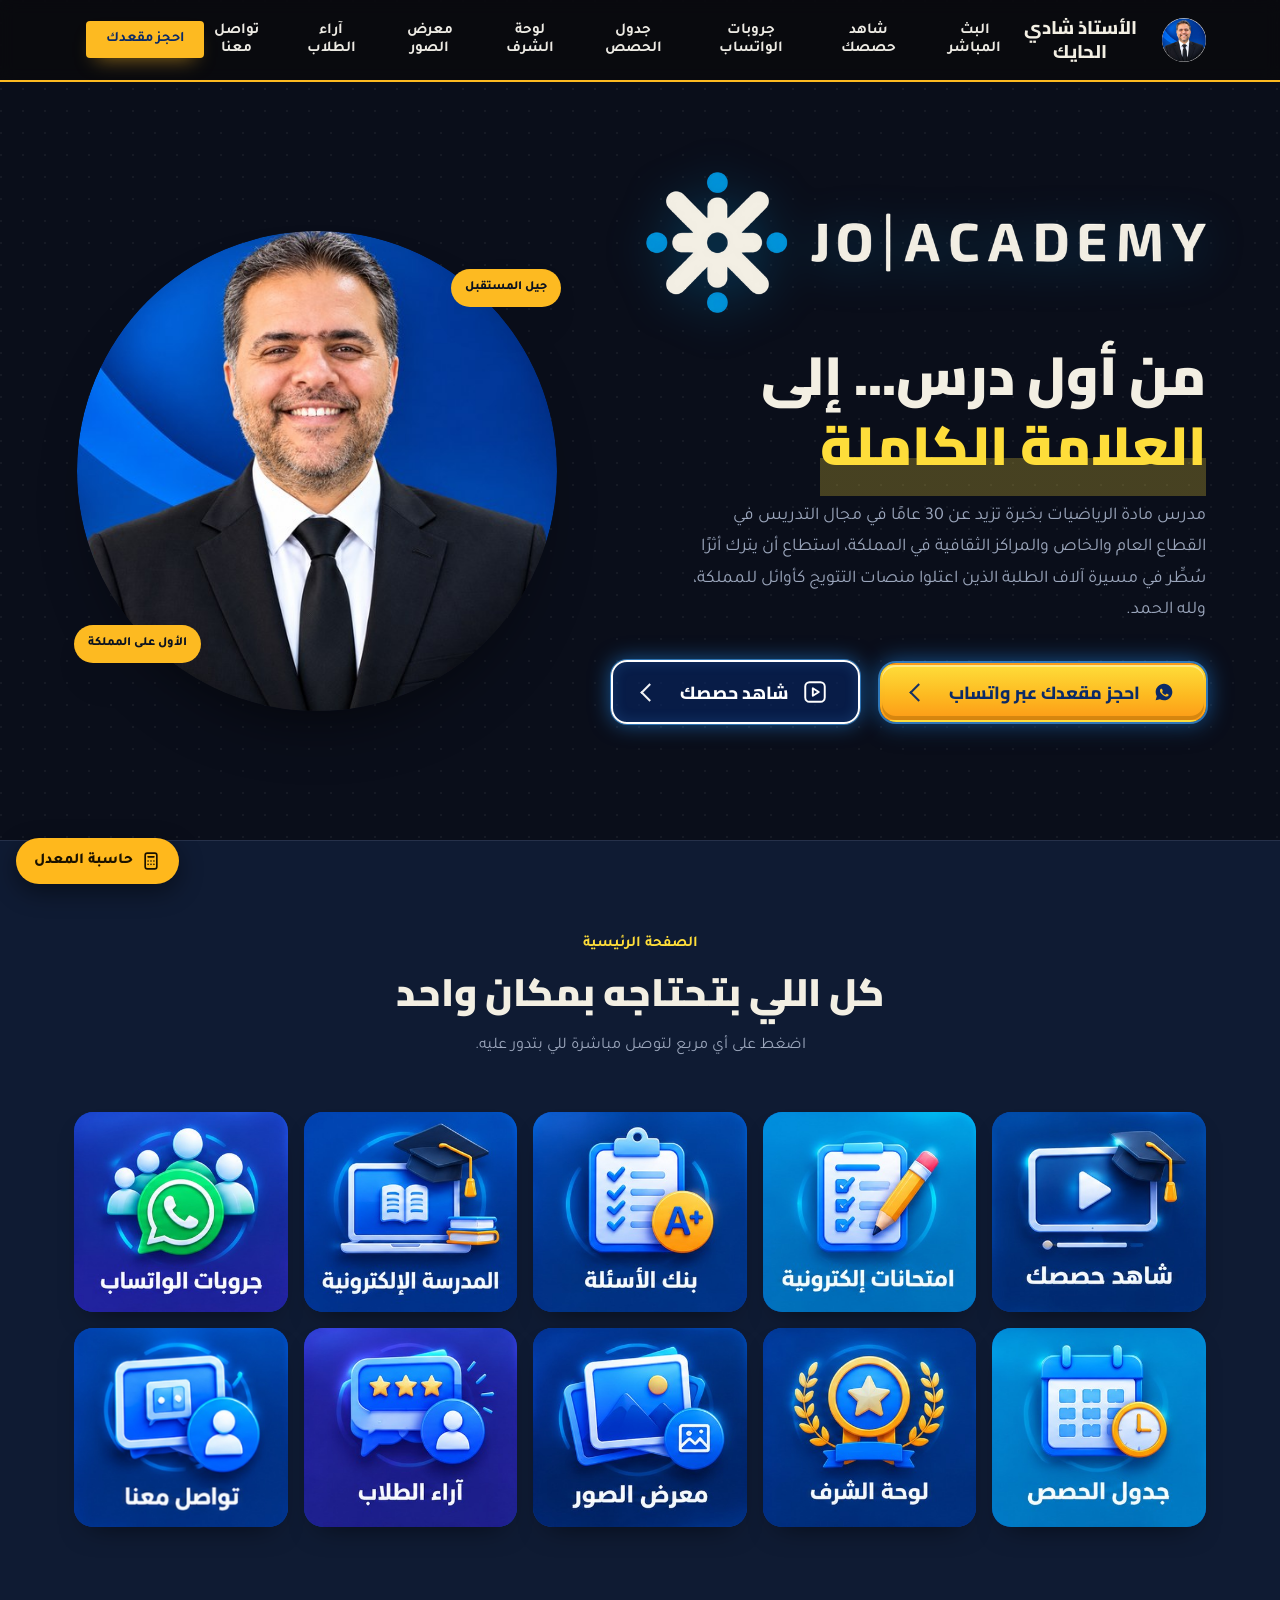
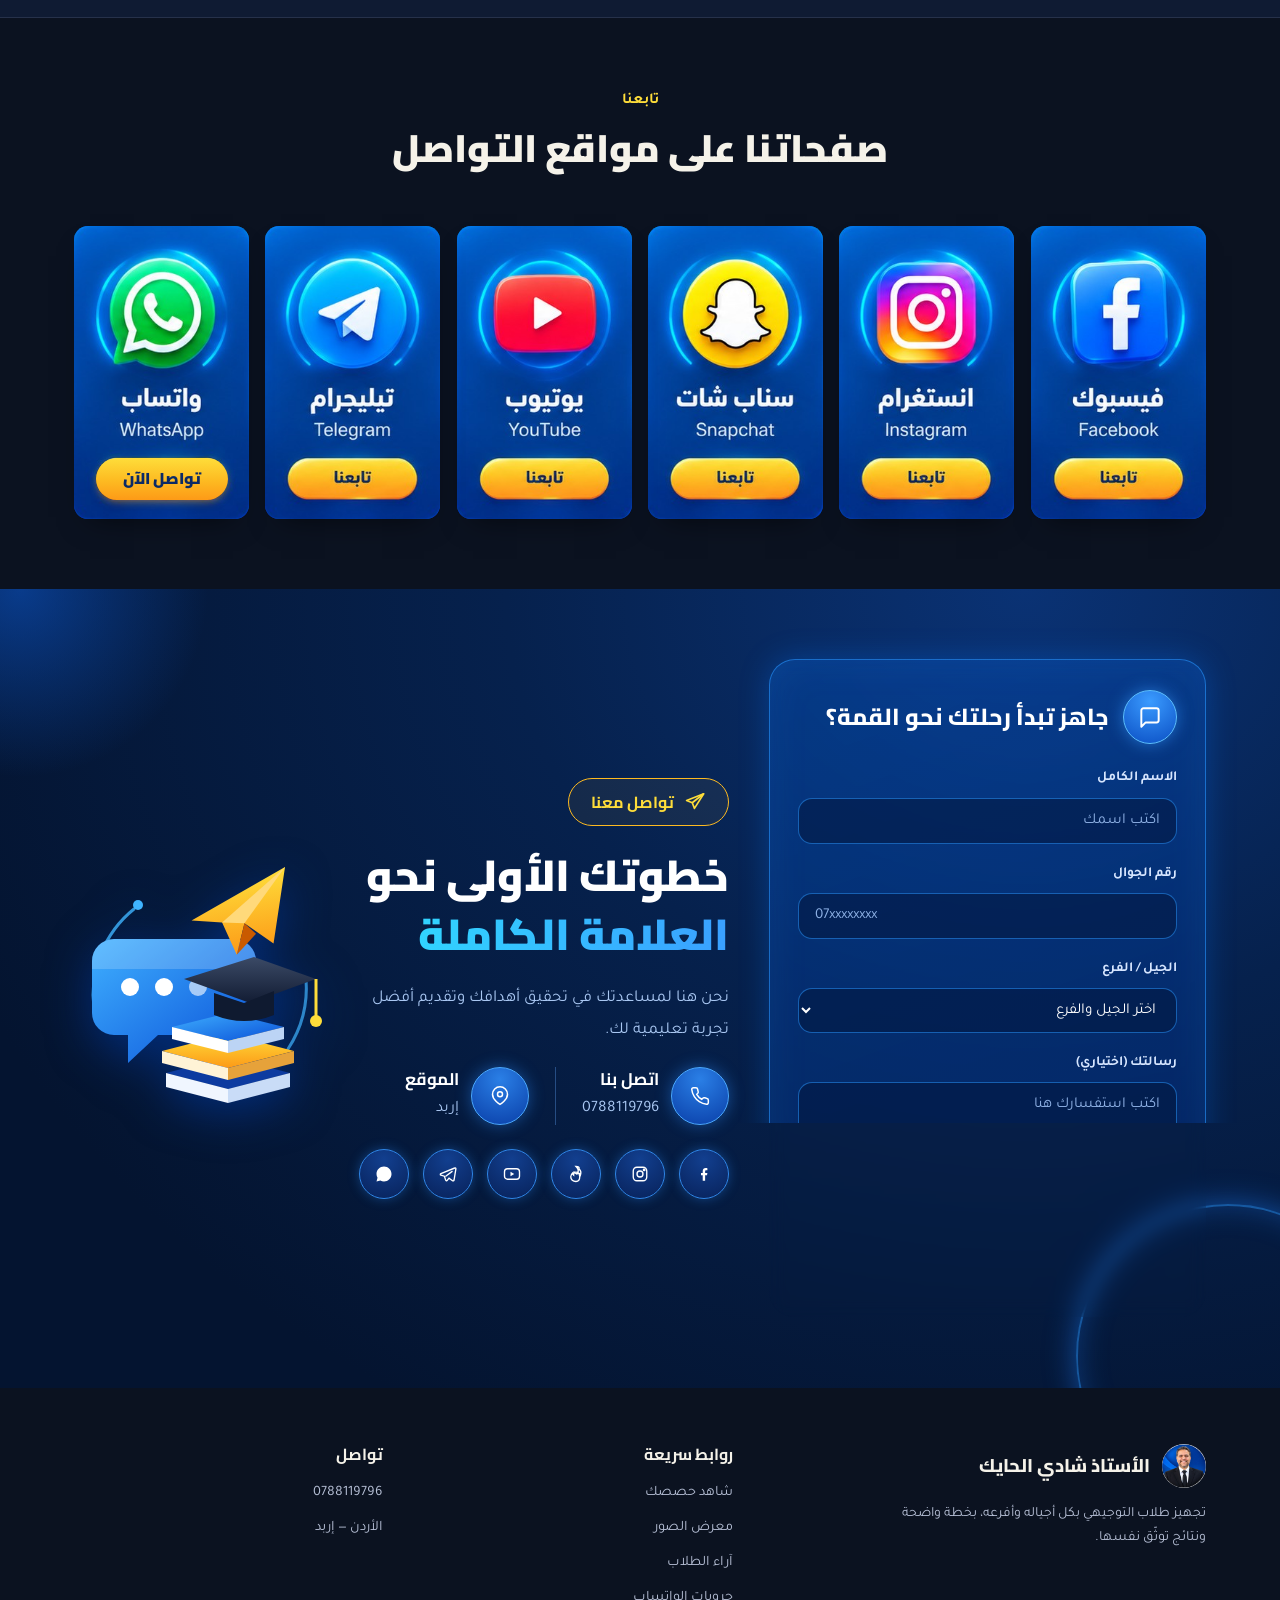
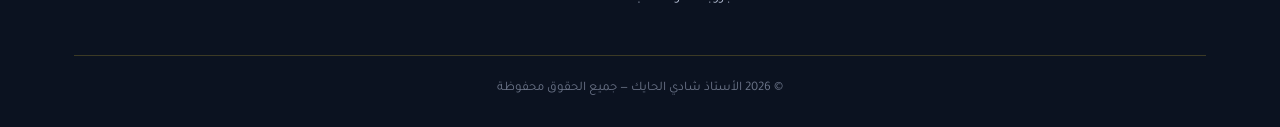
==== index.html @ 6c0ede10 "1212" ====
<!DOCTYPE html>
<html lang="ar" dir="rtl">
<head>
<meta name="google-site-verification" content="nnFSTwHGq59P_SS4FyFvqq66PKHhGvNH4SWw-iAoD94" />
<meta charset="UTF-8">
<meta name="viewport" content="width=device-width, initial-scale=1.0">
<title>الأستاذ شادي الحايك | رياضيات توجيهي 2011 - 2010 - 2009 الأردن</title>
<meta name="description" content="الأستاذ شادي الحايك - شرح رياضيات توجيهي في الأردن لأجيال 2009 و2010 و2011 (علمي وأدبي): الاقترانات، المتطابقات المثلثية، الكسور الجزئية، وامتحانات إلكترونية ومتابعة مستمرة. انضم لجروب جيلك الآن.">
<meta name="keywords" content="الأستاذ شادي الحايك, شادي الحايك, الشادي الحايك, الاستاذ شادي, شادي الحايك رياضيات, شادي الحايك توجيهي, معلم رياضيات, أستاذ رياضيات الأردن, رياضيات توجيهي, رياضيات التوجيهي الأردن, توجيهي الأردن, رياضيات 2009, رياضيات 2ِ010, رياضيات 2011, توجيهي 2009, توجيهي 2010, توجيهي 2011, جيل 2009, جيل 2010, جيل 2011, رياضيات جيل 2009, رياضيات جيل 2010, رياضيات جيل 2011, رياضيات العاشر, رياضيات الحادي عشر, رياضيات الثاني عشر, رياضيات علمي, رياضيات أدبي, رياضيات فرع علمي, شرح رياضيات توجيهي, دروس رياضيات توجيهي, امتحانات رياضيات إلكترونية, امتحانات توجيهي إلكترونية, اختبارات رياضيات أونلاين, أوراق عمل رياضيات, مراجعة رياضيات توجيهي, ملخص رياضيات توجيهي, الاقترانات, المتطابقات المثلثية, الراديان, الكسور الجزئية, نظرية الباقي والعوامل, القيمة المطلقة, الاقترانات المتشعبة, حساب المثلثات, التفاضل والتكامل, الهندسة, الجبر, المعادلات والمتباينات, منهاج الأردن رياضيات, وزارة التربية والتعليم الأردن, جروب توجيهي, كورس رياضيات توجيهي, جو أكاديمي, منصة جو أكاديمي, الأب المعلم, مركز الأب المعلم, الأستاذ شادي الحايك جو أكاديمي">
<meta name="application-name" content="الأستاذ شادي الحايك">
<meta name="author" content="الأستاذ شادي الحايك">
<meta name="robots" content="index, follow, max-image-preview:large">
<meta name="theme-color" content="#0A0E1A">
<link rel="canonical" href="https://shadialhayek.github.io/jo/">
<meta property="og:type" content="website">
<meta property="og:locale" content="ar_JO">
<meta property="og:site_name" content="الأستاذ شادي الحايك">
<meta property="og:title" content="الأستاذ شادي الحايك | رياضيات توجيهي 2011 - 2010 - 2009">
<meta property="og:description" content="شرح مبسّط، امتحانات إلكترونية، ومتابعة مستمرة لطلاب التوجيهي في الأردن.">
<meta property="og:url" content="https://shadialhayek.github.io/jo/">
<meta property="og:image" content="https://shadialhayek.github.io/jo/assets/img/b7f35e7a.jpg">
<meta name="twitter:card" content="summary">
<meta name="twitter:title" content="الأستاذ شادي الحايك | رياضيات توجيهي">
<meta name="twitter:description" content="شرح مبسّط، امتحانات إلكترونية، ومتابعة مستمرة لطلاب التوجيهي في الأردن.">
<meta name="twitter:image" content="https://shadialhayek.github.io/jo/assets/img/b7f35e7a.jpg">
<script type="application/ld+json">
{
  "@context": "https://schema.org",
  "@type": "Person",
  "name": "شادي الحايك",
  "alternateName": ["الأستاذ شادي الحايك","الشادي الحايك","الأستاذ شادي"],
  "jobTitle": "معلم رياضيات - توجيهي",
  "url": "https://shadialhayek.github.io/jo/",
  "address": { "@type": "PostalAddress", "addressCountry": "JO" },
  "knowsAbout": ["الرياضيات","توجيهي الأردن","الاقترانات","المتطابقات المثلثية","الكسور الجزئية","حساب المثلثات"]
}
</script>
<script type="application/ld+json">
{
  "@context": "https://schema.org",
  "@type": "WebSite",
  "name": "الأستاذ شادي الحايك",
  "alternateName": ["شادي الحايك", "Shadi Alhayek", "الأستاذ شادي", "جو أكاديمي", "الأب المعلم"],
  "url": "https://shadialhayek.github.io/jo/",
  "inLanguage": "ar"
}
</script>
<link rel="preconnect" href="https://fonts.googleapis.com">
<link rel="preconnect" href="https://fonts.gstatic.com" crossorigin>
<link rel="preconnect" href="https://script.google.com">
<link rel="preconnect" href="https://script.googleusercontent.com">
<link href="https://fonts.googleapis.com/css2?family=Cairo:wght@400;600;700;800;900&family=Tajawal:wght@300;400;500;700&display=swap" rel="stylesheet">
<link rel="stylesheet" href="assets/style.css?v=20261110d">
<script>(function(){var m={"groups": "groups.html", "testimonials": "testimonials.html", "gallery": "gallery.html", "honor-board": "honor-board.html", "schedule": "schedule.html", "question-bank": "question-bank.html", "contact-fast": "contact-fast.html", "exams": "exams.html", "live": "live.html", "lessons": "lessons.html", "eschool": "eschool.html"};function go(){var k=(location.hash||'').slice(1).split('/')[0];if(k&&m[k])location.replace(m[k]+location.search+location.hash);}go();addEventListener('hashchange',go);})();</script>
</head>
<body data-page="home">

<!-- ===================== LOGIN GATE (إجباري) ===================== -->
<div class="login-gate" id="loginGate" data-nosnippet hidden role="dialog" aria-modal="true" aria-labelledby="loginTitle">
  <div class="login-box">
    <button type="button" id="loginClose" class="login-x" aria-label="إغلاق">✕</button>
    <img class="brand-seal" src="assets/img/b7f35e7a.jpg" alt="الأستاذ شادي الحايك">
    <h2 id="loginTitle">سجّل دخولك لتكمل</h2>
    <p class="login-sub">مرة وحدة بس، وبتضل مفتوحة على جهازك أسبوع كامل</p>
    <div class="lg-perks"><span>🎬 الحصص</span><span>📝 الامتحانات</span><span>📚 بنك الأسئلة</span><span>🏫 المدرسة</span></div>
    <div class="login-note" id="loginNote" hidden></div>
    <div class="login-error" id="loginError"></div>
    <form id="loginForm" novalidate>
      <div class="field">
        <label for="loginName">الاسم الكامل</label>
        <input type="text" id="loginName" required placeholder="اكتب اسمك الكامل" autocomplete="name">
      </div>
      <div class="field">
        <label for="loginPhone">رقم الجوال</label>
        <input type="tel" id="loginPhone" required placeholder="07xxxxxxxx" inputmode="numeric" autocomplete="tel" dir="ltr">
      </div>
      <div class="field">
        <label>الجيل / الفرع</label>
        <div class="trk" id="trkChips" role="group" aria-label="الجيل والفرع"></div>
        <select id="loginTrack" class="sr-only" tabindex="-1" aria-hidden="true">
          <option value="">اختر الجيل والفرع</option>
          <option>2011 — الصف العاشر</option>
          <option>2010 — النظام الحالي</option>
          <option>2009 — متقدم</option>
          <option>2009 — أعمال</option>
        </select>
      </div>
      <label class="remember-row">
        <input type="checkbox" id="rememberMe" checked>
        <span>احفظ بياناتي على هذا الجهاز لتعبئتها تلقائيًا</span>
      </label>
      <button type="submit" class="login-submit" id="loginSubmitBtn">تسجيل الدخول والمتابعة</button>
    </form>
  </div>
</div>

<!-- ===================== سؤال بطاقة الأستاذ (بوب أب بعد 10 ثواني من الدخول) ===================== -->

<div class="linktoast" id="linkToast">تم نسخ الرابط ✓</div>
<div class="card-pop" id="cardPop" role="dialog" aria-modal="true" aria-labelledby="cardPopTitle" hidden>
  <div class="card-pop-box">
    <div id="cardPopMain">
      <div class="card-pop-ic">
        <svg width="28" height="28" viewBox="0 0 24 24" fill="none" stroke="currentColor" stroke-width="1.7"><rect x="2.5" y="5" width="19" height="14" rx="2.5"/><path d="M2.5 10h19M6 15h4"/></svg>
      </div>
      <h3 id="cardPopTitle">هل تمتلك بطاقة الأستاذ شادي الحايك؟</h3>
      <p class="sub">اختر الإجابة المناسبة</p>
      <div class="card-opts">
        <button type="button" class="card-opt" data-answer="yes">نعم</button>
        <button type="button" class="card-opt" data-answer="no">لا</button>
      </div>
    </div>
    <div id="cardPopWant" hidden>
      <div class="card-pop-ic">
        <svg width="28" height="28" viewBox="0 0 24 24" fill="none" stroke="currentColor" stroke-width="1.7"><rect x="2.5" y="5" width="19" height="14" rx="2.5"/><path d="M6 10h6M6 14h4"/></svg>
      </div>
      <h3>هل تريد الحصول عليها؟</h3>
      <p class="sub">اختر الإجابة المناسبة</p>
      <div class="card-opts">
        <button type="button" class="card-opt want" data-answer="want-yes">نعم</button>
        <button type="button" class="card-opt" data-answer="want-no">لا</button>
      </div>
    </div>
    <p class="card-thanks" id="cardPopThanks" hidden></p>
  </div>
</div>

<div id="siteContent">

<!-- ===================== HEADER ===================== -->
<header>
  <div class="nav-row wrap">
    <button class="brand" onclick="goHomeSection('top')" aria-label="الصفحة الرئيسية">
      <img class="brand-seal" src="assets/img/b7f35e7a.jpg" alt="الأستاذ شادي الحايك" style="border-radius:50%; object-fit:cover;">
      <div class="brand-text">
        <h2>الأستاذ شادي الحايك</h2>
      </div>
    </button>
    <nav class="links">
      <button class="live-nav" id="liveNav" onclick="showView('live')">البث المباشر</button>
      <button onclick="showView('lessons')">شاهد حصصك</button>
      <button onclick="showView('groups')">جروبات الواتساب</button>
      <button onclick="showView('schedule')">جدول الحصص</button>
      <button onclick="showView('honor-board')">لوحة الشرف</button>
      <button onclick="showView('gallery')">معرض الصور</button>
      <button onclick="showView('testimonials')">آراء الطلاب</button>
      <button onclick="goHomeSection('contact')">تواصل معنا</button>
    </nav>
    <div class="nav-tail"><button class="nav-cta" onclick="goHomeSection('contact')">احجز مقعدك</button><div class="acct-slot" id="accountSlot"></div></div>
    <button class="burger" id="burgerBtn" aria-label="فتح القائمة"><span></span><span></span><span></span></button>
  </div>
  <div class="mobile-menu" id="mobileMenu">
    <button class="live-nav" id="mLiveNav" onclick="showView('live')">البث المباشر</button>
    <button onclick="showView('lessons')">شاهد حصصك</button>
    <button onclick="showView('groups')">جروبات الواتساب</button>
    <button onclick="showView('schedule')">جدول الحصص</button>
    <button onclick="showView('honor-board')">لوحة الشرف</button>
    <button onclick="showView('gallery')">معرض الصور</button>
    <button onclick="showView('testimonials')">آراء الطلاب</button>
    <button onclick="goHomeSection('contact')">تواصل معنا</button>
    <button class="mobile-cta" onclick="goHomeSection('contact')">احجز مقعدك</button>
  </div>
</header>

<div id="view-home" class="view">

<!-- ===================== HERO ===================== -->
<section class="hero" id="top">
  <div class="wrap">
    <div>
      <div class="hero-logo"><img src="assets/img/e586fcdc.png" alt="JO Academy — جو أكاديمي" width="900" height="227"></div>
      <h1>من أول درس... إلى <em>العلامة الكاملة</em></h1>
      <p class="lead">
             مدرس مادة الرياضيات بخبرة تزيد عن 30 عامًا في مجال التدريس في القطاع العام والخاص والمراكز الثقافية في المملكة، استطاع أن يترك أثرًا سُطِّر في مسيرة آلاف الطلبة الذين اعتلوا منصات التتويج كأوائل للمملكة، ولله الحمد.
      </p>
      <div class="cta-row">
        <a href="https://wa.me/962788119796" target="_blank" rel="noopener" class="btn btn-primary">
          <svg width="20" height="20" viewBox="0 0 24 24" fill="currentColor"><path d="M12 2C6.48 2 2 6.48 2 12c0 1.85.5 3.58 1.36 5.07L2 22l5.1-1.33A9.94 9.94 0 0012 22c5.52 0 10-4.48 10-10S17.52 2 12 2zm5.2 14.2c-.22.62-1.28 1.18-1.77 1.24-.45.06-.98.09-1.58-.1-.36-.11-.83-.27-1.42-.53-2.5-1.08-4.13-3.6-4.26-3.77-.12-.17-1.02-1.35-1.02-2.58 0-1.22.64-1.82.87-2.07.22-.25.49-.31.65-.31.16 0 .33 0 .47.01.15.01.35-.06.55.42.22.53.73 1.83.8 1.96.06.13.1.29.02.46-.08.17-.13.28-.25.43-.13.15-.27.34-.38.46-.13.13-.26.28-.11.55.15.27.66 1.09 1.42 1.77.98.87 1.8 1.15 2.07 1.28.27.13.43.11.59-.07.16-.18.68-.79.86-1.06.18-.27.36-.22.6-.13.25.09 1.55.73 1.82.87.27.13.45.2.51.31.07.11.07.63-.15 1.25z"/></svg>
          احجز مقعدك عبر واتساب
        </a>
        <button class="btn btn-outline" onclick="showView('lessons')"><svg width="26" height="26" viewBox="0 0 24 24" fill="none" stroke="currentColor" stroke-width="1.8" stroke-linejoin="round"><rect x="3" y="3" width="18" height="18" rx="4"/><path d="M10 8.5v7l5.5-3.5z"/></svg>شاهد حصصك</button>
      </div>
    </div>
    <div class="seal-wrap">
      <div class="seal-ring">
        <div class="seal-inner">
          <img src="assets/img/b7f35e7a.jpg" alt="الأستاذ شادي الحايك">
        </div>
      </div>
      <span class="badge-float badge-1">جيل المستقبل</span>
      <span class="badge-float badge-2">الأول على المملكة</span>
    </div>
  </div>
</section>

<!-- ===================== HOME GRID (QUICK ACCESS) ===================== -->
<section class="home-grid" id="about">
  <div class="wrap">
    <div class="section-head center reveal">
      <p class="tag">الصفحة الرئيسية</p>
      <h2>كل اللي بتحتاجه بمكان واحد</h2>
      <p class="desc">اضغط على أي مربع لتوصل مباشرة للي بتدور عليه.</p>
    </div>
    <div class="feat-grid home-grid-boxes reveal">
      <button type="button" class="feat feat-img" onclick="showView('lessons')" aria-label="شاهد حصصك">
        <img loading="lazy" decoding="async" src="assets/img/d72e91bb.jpg" alt="شاهد حصصك" loading="lazy">
      </button>
      <button type="button" class="feat feat-img" onclick="showView('exams')" aria-label="امتحانات إلكترونية">
        <img loading="lazy" decoding="async" src="assets/img/652527f3.jpg" alt="امتحانات إلكترونية" loading="lazy">
      </button>
      <button type="button" class="feat feat-img" onclick="showView('question-bank')" aria-label="بنك الأسئلة">
        <img loading="lazy" decoding="async" src="assets/img/fa8d1f84.jpg" alt="بنك الأسئلة" loading="lazy">
      </button>
      <button type="button" class="feat feat-img" onclick="showView('eschool')" aria-label="المدرسة الإلكترونية">
        <img loading="lazy" decoding="async" src="assets/img/21d5a1fb.jpg" alt="المدرسة الإلكترونية" loading="lazy">
      </button>
      <button type="button" class="feat feat-img" onclick="showView('groups')" aria-label="جروبات الواتساب">
        <img loading="lazy" decoding="async" src="assets/img/e56d86b3.jpg" alt="جروبات الواتساب" loading="lazy">
      </button>
      <button type="button" class="feat feat-img" onclick="showView('schedule')" aria-label="جدول الحصص">
        <img loading="lazy" decoding="async" src="assets/img/1fc5258c.jpg" alt="جدول الحصص" loading="lazy">
      </button>
      <button type="button" class="feat feat-img" onclick="showView('honor-board')" aria-label="لوحة الشرف">
        <img loading="lazy" decoding="async" src="assets/img/9814ce13.jpg" alt="لوحة الشرف" loading="lazy">
      </button>
      <button type="button" class="feat feat-img" onclick="showView('gallery')" aria-label="معرض الصور">
        <img loading="lazy" decoding="async" src="assets/img/c5385882.jpg" alt="معرض الصور" loading="lazy">
      </button>
      <button type="button" class="feat feat-img" onclick="showView('testimonials')" aria-label="آراء الطلاب">
        <img loading="lazy" decoding="async" src="assets/img/44f8b72b.jpg" alt="آراء الطلاب" loading="lazy">
      </button>
      <button type="button" class="feat feat-img" onclick="goHomeSection('contact')" aria-label="تواصل معنا">
        <img loading="lazy" decoding="async" src="assets/img/07c5a133.jpg" alt="تواصل معنا" loading="lazy">
      </button>
    </div>
  </div>
</section>

<!-- ===================== SOCIAL ===================== -->
<section class="social" id="social">
  <div class="wrap">
    <div class="section-head center reveal" style="max-width:520px;">
      <p class="tag" style="color:var(--gold-light);">تابعنا</p>
      <h2 style="color:var(--white);">صفحاتنا على مواقع التواصل</h2>
    </div>
    <div class="social-grid reveal">
      <a class="social-card social-img" href="https://www.facebook.com/share/1E73iaTgEe/" target="_blank" rel="noopener" aria-label="فيسبوك">
        <img loading="lazy" decoding="async" src="assets/img/6f8b5f5b.jpg" alt="فيسبوك" loading="lazy">
      </a>
      <a class="social-card social-img" href="https://www.instagram.com/t.shadi_alhayek?stkn=MWV3Nmhpb3RpbDF0aA==" target="_blank" rel="noopener" aria-label="انستغرام">
        <img loading="lazy" decoding="async" src="assets/img/729aa3e6.jpg" alt="انستغرام" loading="lazy">
      </a>
      <a class="social-card social-img" href="https://www.snapchat.com/add/shadialhayek74?share_id=vQnjkH9xgE0&amp;locale=ar-JO" target="_blank" rel="noopener" aria-label="سناب شات">
        <img loading="lazy" decoding="async" src="assets/img/df864b7d.jpg" alt="سناب شات" loading="lazy">
      </a>
      <a class="social-card social-img" href="https://www.youtube.com/@shadi_alhayek" target="_blank" rel="noopener" aria-label="يوتيوب">
        <img loading="lazy" decoding="async" src="assets/img/421060a0.jpg" alt="يوتيوب" loading="lazy">
      </a>
      <a class="social-card social-img" href="https://t.me/+aGtXjsAoZDUwNGVk" target="_blank" rel="noopener" aria-label="تيليجرام">
        <img loading="lazy" decoding="async" src="assets/img/0539ed6c.jpg" alt="تيليجرام" loading="lazy">
      </a>
      <a class="social-card social-img" href="https://wa.me/962788119796" target="_blank" rel="noopener" aria-label="واتساب">
        <img loading="lazy" decoding="async" src="assets/img/9c369ba9.jpg" alt="واتساب" loading="lazy">
        <span class="soc-cta" aria-hidden="true">تواصل الآن</span>
      </a>
    </div>
  </div>
</section>

<!-- ===================== CONTACT ===================== -->
<section class="contact" id="contact">
  <div class="wrap grid reveal">
    <div class="form-card">
      <div class="ct-head"><span class="ct-head-ic"><svg width="26" height="26" viewBox="0 0 24 24" fill="none" stroke="currentColor" stroke-width="1.8" stroke-linejoin="round"><path d="M20 15a2 2 0 0 1-2 2H8l-4 4V6a2 2 0 0 1 2-2h12a2 2 0 0 1 2 2z"/></svg></span><h2>جاهز تبدأ رحلتك نحو القمة؟</h2></div>
      <form id="contactForm">
        <div class="field ct-id">
          <label>الاسم الكامل</label>
          <input type="text" placeholder="اكتب اسمك">
        </div>
        <div class="field ct-id">
          <label>رقم الجوال</label>
          <input type="tel" placeholder="07xxxxxxxx">
        </div>
        <div class="field ct-id">
          <label>الجيل / الفرع</label>
          <select id="trackSelect">
            <option value="">اختر الجيل والفرع</option>
            <option>2011 — الصف العاشر</option>
            <option>2010 — النظام الحالي</option>
            <option>2009 — متقدم</option>
            <option>2009 — أعمال</option>
          </select>
        </div>
        <div class="field">
          <label>رسالتك (اختياري)</label>
          <textarea placeholder="اكتب استفسارك هنا"></textarea>
        </div>
        <button type="submit" class="btn btn-primary submit-btn"><svg width="22" height="22" viewBox="0 0 24 24" fill="currentColor"><path d="M21.5 3.2 2.8 10.4c-.9.35-.85 1.65.07 1.9l4.7 1.3 1.8 5.5c.3.9 1.5 1.1 2.1.35l2.5-3.1 4.6 3.4c.7.5 1.7.1 1.9-.8L22.9 4.4c.2-.9-.6-1.5-1.4-1.2zM9 13.2l9.2-6.5-7.1 7.7-.4 3z"/></svg>أرسل الطلب</button>
        <p class="form-msg" id="formMsg"><svg width="20" height="20" viewBox="0 0 24 24" fill="none" stroke="currentColor" stroke-width="1.8" stroke-linejoin="round"><path d="M12 3l8 3v6c0 4.5-3.2 8-8 9-4.8-1-8-4.5-8-9V6z"/><path d="M8.5 12l2.5 2.5 4.5-5"/></svg>تم استلام طلبك بنجاح، رح نتواصل معك قريبًا</p>
      </form>
    </div>
    <div class="contact-info">
    <div class="ci-art"><svg viewBox="0 0 260 260" aria-hidden="true"><defs>
<linearGradient id="caB" x1="0" y1="0" x2="1" y2="1"><stop offset="0" stop-color="#3fb0ff"/><stop offset="1" stop-color="#0a50d8"/></linearGradient>
<linearGradient id="caO" x1="0" y1="0" x2="0" y2="1"><stop offset="0" stop-color="#FEDD3A"/><stop offset="1" stop-color="#FD9A17"/></linearGradient>
<linearGradient id="caK" x1="0" y1="0" x2="0" y2="1"><stop offset="0" stop-color="#3b4a66"/><stop offset="1" stop-color="#121c33"/></linearGradient></defs>
<path d="M20 150A110 110 0 0 1 60 50" fill="none" stroke="#3fb4ff" stroke-width="3" stroke-linecap="round" opacity=".8"/><circle cx="64" cy="46" r="5" fill="#3fb4ff"/>
<path d="M232 120A112 112 0 0 1 214 190" fill="none" stroke="#3fb4ff" stroke-width="3" stroke-linecap="round" opacity=".7"/>
<g><path d="M40 80h120a22 22 0 0 1 22 22v52a22 22 0 0 1-22 22H84l-30 28v-28H40a22 22 0 0 1-22-22v-52A22 22 0 0 1 40 80z" fill="url(#caB)"/><path d="M40 80h120a22 22 0 0 1 22 22v8H18v-8A22 22 0 0 1 40 80z" fill="#fff" opacity=".18"/>
<circle cx="56" cy="128" r="9" fill="#fff"/><circle cx="90" cy="128" r="9" fill="#fff"/><circle cx="124" cy="128" r="9" fill="#fff" opacity=".6"/></g>
<g transform="translate(112 22) rotate(-8)"><path d="M0 40L100 0 78 74 52 50 40 80 30 46z" fill="url(#caO)"/><path d="M30 46L100 0 52 50z" fill="#ffd97a"/><path d="M40 80L52 50 62 62z" fill="#c95a00"/></g>
<g><path d="M92 214l62 -16 62 16-62 16z" fill="#0d3ba0"/><path d="M92 214v14l62 16v-14z" fill="#f0f6ff"/><path d="M154 230l62-16v14l-62 16z" fill="#c9dcf7"/>
<path d="M88 192l66-17 66 17-66 17z" fill="url(#caO)"/><path d="M88 192v12l66 17v-12z" fill="#fff3d6"/><path d="M154 209l66-17v12l-66 17z" fill="#e6a23a"/>
<path d="M98 168l56-14 56 14-56 14z" fill="url(#caB)"/><path d="M98 168v12l56 14v-12z" fill="#fff"/><path d="M154 182l56-14v12l-56 14z" fill="#bcd4f5"/></g>
<g><path d="M110 120l70-22 62 22-66 24z" fill="url(#caK)"/><path d="M140 134v22q30 12 60 0v-24l-30 12z" fill="#0f1a30"/><path d="M242 120v38" stroke="#FEDD3A" stroke-width="3"/><circle cx="242" cy="162" r="6" fill="#FEDD3A"/></g>
</svg></div>
    <div class="ci-body">
      <span class="ci-tag"><svg width="22" height="22" viewBox="0 0 24 24" fill="none" stroke="currentColor" stroke-width="1.8" stroke-linejoin="round"><path d="M21.5 3 2.8 10.4l6.2 2.4 2.4 6.2z"/><path d="M9 12.8 21.5 3"/></svg>تواصل معنا</span>
      <h2 class="ci-title">خطوتك الأولى نحو <em>العلامة الكاملة</em></h2>
      <p class="ci-desc">نحن هنا لمساعدتك في تحقيق أهدافك وتقديم أفضل تجربة تعليمية لك.</p>
      <div class="info-pair">
      <div class="info-item">
        <div class="info-ic"><svg width="20" height="20" viewBox="0 0 24 24" fill="none" stroke="currentColor" stroke-width="1.8"><path d="M22 16.92v3a2 2 0 01-2.18 2 19.8 19.8 0 01-8.63-3.07 19.5 19.5 0 01-6-6 19.8 19.8 0 01-3.07-8.67A2 2 0 014.11 2h3a2 2 0 012 1.72c.13.95.36 1.88.68 2.77a2 2 0 01-.45 2.11L8.09 9.91a16 16 0 006 6l1.31-1.27a2 2 0 012.11-.45c.89.32 1.82.55 2.77.68A2 2 0 0122 16.92z"/></svg></div>
        <div><h4>اتصل بنا</h4><p><a href="tel:+962788119796">0788119796</a></p></div>
      </div>
      <div class="info-item">
        <div class="info-ic"><svg width="20" height="20" viewBox="0 0 24 24" fill="none" stroke="currentColor" stroke-width="1.8"><path d="M21 10c0 7-9 12-9 12S3 17 3 10a9 9 0 0118 0z"/><circle cx="12" cy="10" r="3"/></svg></div>
        <div><h4>الموقع</h4><p>إربد</p></div>
      </div>
      </div>
      <div class="social-row">
        <a href="https://www.facebook.com/share/1E73iaTgEe/" target="_blank" rel="noopener" aria-label="فيسبوك"><svg width="18" height="18" viewBox="0 0 24 24" fill="currentColor"><path d="M13.5 21v-7.5h2.5l.5-3h-3V8.5c0-.9.3-1.5 1.6-1.5H16.5V4.2c-.3 0-1.2-.1-2.3-.1-2.3 0-3.9 1.4-3.9 4v2.4H8v3h2.3V21h3.2z"/></svg></a>
        <a href="https://www.instagram.com/t.shadi_alhayek?stkn=MWV3Nmhpb3RpbDF0aA==" target="_blank" rel="noopener" aria-label="انستغرام"><svg width="18" height="18" viewBox="0 0 24 24" fill="none" stroke="currentColor" stroke-width="1.8"><rect x="3" y="3" width="18" height="18" rx="5"/><circle cx="12" cy="12" r="4"/><circle cx="17.5" cy="6.5" r="1"/></svg></a>
        <a href="https://www.snapchat.com/add/shadialhayek74?share_id=vQnjkH9xgE0&amp;locale=ar-JO" target="_blank" rel="noopener" aria-label="سناب شات"><svg width="18" height="18" viewBox="0 0 24 24" fill="none" stroke="currentColor" stroke-width="1.8"><path d="M12 2c3 3 4 6 2 9 2-.5 3.5.5 4 2 1-3 0-6-2-7.5C17 3 15 2 12 2z"/><path d="M12 22c-4 0-7-2.5-7-6.2 0-2.6 1.6-4.3 2.8-5.4-.3 1.6.2 2.6 1 3.1-.2-1.8.6-3.2 1.7-4.2.4 1.4 1.3 2.2 2.4 2.6-.2-1 .1-1.9.6-2.6 1.6 1 3.5 2.9 3.5 6C17 19.5 15.5 22 12 22z"/></svg></a>
        <a href="https://www.youtube.com/@shadi_alhayek" target="_blank" rel="noopener" aria-label="يوتيوب"><svg width="18" height="18" viewBox="0 0 24 24" fill="none" stroke="currentColor" stroke-width="1.8"><rect x="2" y="5" width="20" height="14" rx="4"/><path d="M10 9l5 3-5 3z" fill="currentColor" stroke="none"/></svg></a>
        <a href="https://t.me/+aGtXjsAoZDUwNGVk" target="_blank" rel="noopener" aria-label="تيليجرام"><svg width="18" height="18" viewBox="0 0 24 24" fill="none" stroke="currentColor" stroke-width="1.8"><path d="M21 4L2.5 11.4c-1 .4-1 1.8.1 2.1l4.6 1.4 1.7 5.3c.3.9 1.5 1.1 2.1.3l2.4-3 4.6 3.4c.8.6 1.9.1 2.1-.9L22.5 5.3c.2-1-.7-1.7-1.5-1.3z"/><path d="M8.5 15.3L18 8.2"/></svg></a>
        <a href="https://wa.me/962788119796" target="_blank" rel="noopener" aria-label="واتساب"><svg width="18" height="18" viewBox="0 0 24 24" fill="currentColor"><path d="M12 2C6.48 2 2 6.48 2 12c0 1.85.5 3.58 1.36 5.07L2 22l5.1-1.33A9.94 9.94 0 0012 22c5.52 0 10-4.48 10-10S17.52 2 12 2z"/></svg></a>
      </div>
    </div>
    </div>
  </div>
</section>

</div>
<!-- end view-home -->
<footer>
  <div class="wrap">
    <div class="foot-grid">
      <div>
        <div class="brand" style="margin-bottom:14px;">
          <img class="brand-seal" src="assets/img/b7f35e7a.jpg" alt="الأستاذ شادي الحايك" style="border-radius:50%; object-fit:cover;">
          <div class="brand-text"><h2>الأستاذ شادي الحايك</h2></div>
        </div>
        <p style="font-size:0.88rem; max-width:320px;"> تجهيز طلاب التوجيهي بكل أجياله وأفرعه، بخطة واضحة ونتائج توثّق نفسها.</p>
      </div>
      <div>
        <h4>روابط سريعة</h4>
        <ul>
          <li><button onclick="showView('lessons')">شاهد حصصك </button></li>
          <li><button onclick="showView('gallery')">معرض الصور</button></li>
          <li><button onclick="showView('testimonials')">آراء الطلاب</button></li>
          <li><button onclick="showView('groups')">جروبات الواتساب</button></li>
        </ul>
      </div>
      <div>
        <h4>تواصل</h4>
        <ul>
          <li><a href="tel:+962788119796">0788119796</a></li>
          <li>الأردن — إربد</li>
        </ul>
      </div>
    </div>
    <div class="foot-bottom">© 2026 الأستاذ شادي الحايك — جميع الحقوق محفوظة</div>
  </div>
</footer>


<!-- ===================== زر حاسبة المعدل (الزاوية اليسرى، الصفحة الرئيسية فقط) ===================== -->
<style>
#calcFab{position:fixed;left:max(16px,env(safe-area-inset-left,0px));bottom:max(16px,env(safe-area-inset-bottom,0px));z-index:900;display:flex;align-items:center;gap:8px;border:0;cursor:pointer;font-family:inherit;font-weight:800;font-size:.95rem;line-height:1;color:#1a1200;background:#FFB81C;padding:13px 18px;border-radius:999px;box-shadow:0 8px 24px rgba(0,0,0,.45)}
#calcFab:hover{transform:translateY(-2px)}
#calcFab:focus-visible{outline:3px solid #7aa2ff;outline-offset:3px}
#calcFab svg{flex:none}
#calcModal{position:fixed;inset:0;z-index:1000;background:rgba(5,8,16,.72);display:flex;align-items:flex-end;justify-content:center;padding:0}
#calcModal[hidden]{display:none}
#calcModal .cm-box{width:100%;max-width:600px;height:min(92vh,860px);background:#0A0E1A;border:1px solid #2a3452;border-radius:20px 20px 0 0;display:flex;flex-direction:column;overflow:hidden}
#calcModal .cm-bar{display:flex;justify-content:space-between;align-items:center;padding:12px 16px;border-bottom:1px solid #2a3452;color:#eef1f8;font-weight:800}
#calcModal .cm-x{border:0;background:#1a2238;color:#eef1f8;width:36px;height:36px;border-radius:50%;font-size:1rem;cursor:pointer}
#calcModal iframe{flex:1;width:100%;border:0;background:#0A0E1A}
@media (min-width:700px){#calcModal{align-items:center;padding:20px}#calcModal .cm-box{border-radius:20px}}
@media (max-width:480px){#calcFab{padding:12px 15px;font-size:.88rem}}
</style>
<button type="button" id="calcFab" aria-haspopup="dialog" aria-controls="calcModal">
  <svg width="20" height="20" viewBox="0 0 24 24" fill="none" stroke="currentColor" stroke-width="2" stroke-linecap="round" stroke-linejoin="round"><rect x="5" y="2.5" width="14" height="19" rx="2.5"/><path d="M8.5 7h7M8.5 12h.01M12 12h.01M15.5 12h.01M8.5 16h.01M12 16h.01M15.5 16h.01"/></svg>
  <span>حاسبة المعدل</span>
</button>
<div id="calcModal" role="dialog" aria-modal="true" aria-label="حاسبة معدل التوجيهي" hidden>
  <div class="cm-box">
    <div class="cm-bar"><span>حاسبة معدل التوجيهي</span><button type="button" class="cm-x" id="calcClose" aria-label="إغلاق">✕</button></div>
    <iframe id="calcFrame" title="حاسبة معدل التوجيهي" data-src="calculator.html?embed=1&theme=dark"></iframe>
  </div>
</div>
<script>
(function(){
  var fab=document.getElementById('calcFab'),m=document.getElementById('calcModal'),f=document.getElementById('calcFrame');
  function open(){ if(!f.src) f.src=f.dataset.src; m.hidden=false; document.body.style.overflow='hidden'; }
  function close(){ m.hidden=true; document.body.style.overflow=''; fab.focus(); }
  fab.addEventListener('click',open);
  document.getElementById('calcClose').addEventListener('click',close);
  m.addEventListener('click',function(e){ if(e.target===m) close(); });
  document.addEventListener('keydown',function(e){ if(e.key==='Escape' && !m.hidden) close(); });
  window.addEventListener('message',function(e){ if(e.data==='calc-close' && !m.hidden) close(); });
})();
</script>
</div>
<!-- end siteContent -->
<div class="card-pop" id="formPop" role="dialog" aria-modal="true" aria-labelledby="formPopTitle" hidden>
  <div class="tk-wrap">
    <div class="tk">
      <button type="button" class="fp-x" id="formPopClose" aria-label="إغلاق">✕</button>
      <div class="tk-top">
        <span class="tk-badge">تذكرة لقاء</span>
        <svg class="tk-ic" viewBox="0 0 24 24" fill="none" stroke="currentColor" stroke-width="1.6" stroke-linecap="round" stroke-linejoin="round"><path d="M3 9V7a2 2 0 0 1 2-2h14a2 2 0 0 1 2 2v2a2.5 2.5 0 0 0 0 6v2a2 2 0 0 1-2 2H5a2 2 0 0 1-2-2v-2a2.5 2.5 0 0 0 0-6z"/><path d="m12 8.8.9 1.9 2.1.3-1.5 1.5.4 2.1-1.9-1-1.9 1 .4-2.1L9 11l2.1-.3z"/></svg>
        <h3 id="formPopTitle">تحب تلتقي بالأستاذ شادي الحايك؟</h3>
        <p>عبّي الفورم وبنتواصل معك</p>
      </div>
      <div class="tk-perf"></div>
      <div class="tk-stub">
        <a class="tk-go" id="formPopGo" href="https://forms.gle/5tGyqxUTHRm9fjqSA" target="_blank" rel="noopener">عبّي الفورم ←</a>
        <div class="tk-bars" aria-hidden="true"></div>
      </div>
    </div>
  </div>
</div>
<script src="assets/js/account-config.js?v=20261110d"></script>
<script src="assets/js/account-widget.js?v=20261110d" defer></script>
<script src="assets/js/core.js?v=20261110d"></script>
<script src="assets/js/exam-save.js?v=20261110d"></script>
<script src="assets/js/routes.js?v=20261110d"></script>
<script src="assets/js/visited.js?v=20261110d"></script>
<script src="assets/js/live.js?v=20261110d"></script>
<script src="assets/js/form-popup.js?v=20261110d"></script>
<script src="assets/js/site-cms.js?v=20261110d" defer></script>
</body>
</html>
---- assets/style.css ----
:root{
    --paper:#0A0E1A;
    --paper-deep:#0F1B33;
    --ink:#ECEAE3;
    --forest:#16213E;
    --forest-deep:#0B1220;
    --heading:#F3EFE3;
    --gold:#FDBA21;
    --gold-light:#FEDD3A;
    --maroon:#FDBA21;
    --whatsapp:#FDBA21;
    --whatsapp-light:#FEDD3A;
    --line:#26314A;
    --white:#F5F2E9;
    --shadow: 0 18px 40px -18px rgba(0,0,0,0.55);
    --radius-card: 6px;
  }
  *{box-sizing:border-box; margin:0; padding:0;}
  html{scroll-behavior:smooth;}
  body{
    background:var(--paper);
    color:var(--ink);
    font-family:'Tajawal', sans-serif;
    line-height:1.75;
    overflow-x:hidden;
  }
  h1,h2,h3,h4{
    font-family:'Cairo', sans-serif;
    color:var(--heading);
    line-height:1.3;
  }
  a{color:inherit; text-decoration:none;}
  button{font-family:inherit; cursor:pointer; background:none;}
  img{max-width:100%; display:block;}
  ul{list-style:none;}
  .wrap{max-width:1180px; margin:0 auto; padding:0 24px;}

  body::before{
    content:"";
    position:fixed; inset:0;
    background-image: radial-gradient(circle at 1px 1px, rgba(255,255,255,0.05) 1px, transparent 0);
    background-size: 22px 22px;
    pointer-events:none;
    z-index:0;
  }

  /* ===== header ===== */
  header{position:sticky; top:0; z-index:100; background:rgba(10,10,13,0.85); backdrop-filter:blur(8px); border-bottom:2px solid var(--gold);}
  .nav-row{display:flex; align-items:center; justify-content:space-between; padding:16px 24px;}
  .brand{display:flex; align-items:center; gap:12px; border:none;}
  .brand-seal{width:44px; height:44px; flex-shrink:0; border-radius:50%; overflow:hidden;}
  .brand-seal img{width:100%; height:100%; object-fit:cover; display:block;}
  .brand-text{display:flex; align-items:center;}
  .brand-text h2{font-size:1.15rem; font-weight:800; margin:0; text-align:center;}
  .brand-text span{font-size:0.78rem; color:var(--gold-light); font-weight:500;}
  nav.links{display:flex; gap:30px; font-weight:600; font-size:0.95rem;}
  nav.links button{position:relative; padding:4px 0; transition:color .2s; border:none; color:inherit; font-size:0.95rem; font-weight:600;}
  nav.links button::after{content:""; position:absolute; right:0; bottom:-2px; width:0; height:2px; background:var(--gold); transition:width .25s ease;}
  nav.links button:hover{color:var(--gold-light);}
  nav.links button:hover::after{width:100%;}
  .nav-cta{display:inline-flex; align-items:center; gap:8px; background:var(--maroon); color:#0B2A66; padding:10px 20px; border-radius:4px; font-weight:700; font-size:0.9rem; box-shadow:0 10px 20px -10px rgba(253,186,33,0.6); white-space:nowrap; border:none; cursor:pointer; transition:transform .15s ease, box-shadow .15s ease, filter .15s ease;}
  .nav-cta:hover{filter:brightness(1.15); transform:translateY(-2px); box-shadow:0 14px 26px -10px rgba(253,186,33,0.7);}
  .nav-cta:active{transform:translateY(0) scale(0.96);}
  .burger{display:none; flex-direction:column; gap:5px; cursor:pointer; background:none; border:none;}
  .burger span{width:26px; height:3px; background:var(--heading); border-radius:2px;}
  .mobile-menu{display:none; flex-direction:column; gap:0; background:var(--paper); border-top:1px solid var(--line);}
  .mobile-menu.open{display:flex;}
  .mobile-menu button{padding:14px 24px; border-bottom:1px solid var(--line); border-top:none; border-left:none; border-right:none; font-weight:600; text-align:right; width:100%; color:inherit;}
  .mobile-menu .mobile-cta{background:var(--maroon); color:#0B2A66; text-align:center; font-weight:800; border-bottom:none;}

  /* ===== hero ===== */
  .hero{position:relative; overflow:hidden; padding:90px 0 70px;}
  .hero .wrap{display:grid; grid-template-columns: 1.1fr 0.9fr; gap:50px; align-items:center; position:relative; z-index:1;}
  .kicker{display:inline-flex; align-items:center; gap:8px; background:var(--forest); color:var(--gold-light); padding:7px 16px; border-radius:999px; font-size:0.85rem; font-weight:700; margin-bottom:22px;}
  .kicker::before{content:"★"; font-size:0.75rem;}
  .hero-logo{display:block; width:100%; max-width:560px; margin:0 0 28px;}
  .hero-logo img{display:block; width:100%; height:auto; filter:drop-shadow(0 6px 22px rgba(0,149,218,.28));}
  @media (max-width:900px){ .hero-logo{margin:0 auto 24px; max-width:460px;} }
  @media (max-width:640px){ .hero-logo{max-width:92%;} .hero{padding-top:56px;} }
  .hero h1{font-size:clamp(2.2rem, 4.2vw, 3.5rem); font-weight:900; margin-bottom:20px;}
  .hero h1 em{font-style:normal; color:var(--gold-light); background:linear-gradient(transparent 62%, rgba(254,221,58,0.25) 62%);}
  .hero p.lead{font-size:1.12rem; color:#9BA6BC; max-width:520px; margin-bottom:34px;}
  .cta-row{display:flex; gap:16px; flex-wrap:wrap; margin-bottom:46px;}
  .btn{padding:15px 30px; border-radius:4px; font-weight:800; font-size:1rem; display:inline-flex; align-items:center; gap:10px; transition:transform .2s, box-shadow .2s; border:2px solid transparent; cursor:pointer;}
  .btn-primary{background:var(--maroon); color:#0B2A66; box-shadow:0 14px 30px -10px rgba(253,186,33,0.5);}
  .btn-primary:hover{transform:translateY(-3px);}
  .btn-outline{background:transparent; border-color:var(--heading); color:var(--heading);}
  .btn-outline:hover{background:var(--heading); color:var(--forest-deep);}

  .stat-row{display:flex; gap:0; border-top:1px solid var(--line);}
  .stat{flex:1; padding:22px 18px 0; text-align:right; border-left:1px solid var(--line);}
  .stat:last-child{border-left:none;}
  .stat b{display:block; font-family:'Cairo',sans-serif; font-weight:900; color:var(--gold-light); font-size:clamp(1.6rem,2.6vw,2.3rem);}
  .stat span{font-size:0.82rem; color:#9BA6BC; font-weight:500;}

  .seal-wrap{position:relative; display:flex; align-items:center; justify-content:center; width:100%; margin:0 auto;}
  .seal-ring{width:min(480px, 88vw); aspect-ratio:1; border-radius:50%; background:none; position:relative; overflow:hidden; box-shadow:0 34px 60px -30px rgba(0,0,0,0.6);}
  .seal-inner{width:100%; height:100%; border-radius:50%; background:#12141F; overflow:hidden; position:relative;}
  .seal-inner img{width:100%; height:100%; object-fit:cover; border-radius:50%; display:block; transform:scale(1.1); transform-origin:50% 60%;}
  .seal-inner .initial{font-family:'Cairo',sans-serif; font-weight:900; font-size:3.6rem; color:var(--heading);}
  .seal-inner small{font-size:0.72rem; font-weight:700; color:var(--gold-light); letter-spacing:0.5px;}
  .badge-float{position:absolute; background:var(--gold); color:var(--forest-deep); font-weight:800; font-size:0.78rem; padding:8px 14px; border-radius:999px; box-shadow:var(--shadow);}
  .badge-1{top:8%; right:0;}
  .badge-2{bottom:10%; left:0;}

  section{position:relative; z-index:1;}
  .section-head{max-width:640px; margin-bottom:52px;}
  .section-head p.tag{color:var(--gold-light); font-weight:700; margin-bottom:10px; font-size:0.95rem;}
  .section-head h2{font-size:clamp(1.7rem,3vw,2.4rem); font-weight:900;}
  .section-head p.desc{margin-top:14px; color:#9BA6BC; font-size:1.02rem;}
  .center{text-align:center; margin-left:auto; margin-right:auto;}

  /* ===== about ===== */
  .about{padding:90px 0; background:var(--paper-deep); border-top:1px solid var(--line); border-bottom:1px solid var(--line);}
  .home-grid{padding:90px 0; background:var(--paper-deep); border-top:1px solid var(--line); border-bottom:1px solid var(--line);}
  .home-grid .home-grid-boxes{grid-template-columns:repeat(4,1fr);}
  .about .grid{display:grid; grid-template-columns: 0.8fr 1.2fr; gap:60px; align-items:center;}
  .frame{position:relative; border:10px solid var(--forest); border-radius:4px; aspect-ratio:4/5; min-height:340px; background:var(--forest-deep); display:flex; align-items:center; justify-content:center; flex-direction:column; box-shadow: var(--shadow); overflow:hidden;}
  .frame::after{content:""; position:absolute; inset:8px; border:1px solid var(--gold-light); opacity:0.5; pointer-events:none;}
  .frame img{position:absolute; inset:0; width:100%; height:100%; object-fit:cover; transform:scale(1.08); transform-origin:50% 35%;}
  .frame .initial{font-family:'Cairo'; font-weight:900; font-size:5.5rem; color:var(--gold-light); position:relative;}
  .frame small{color:var(--heading); font-size:0.85rem; margin-top:8px; font-weight:600; text-align:center; padding:0 20px; position:relative;}
  blockquote{border-right:4px solid var(--gold); padding:6px 22px; margin:26px 0; font-family:'Cairo'; font-weight:700; font-size:1.2rem; color:var(--heading);}
  .pill-row{display:flex; flex-wrap:wrap; gap:10px; margin-top:24px;}
  .pill{background:var(--paper-deep); color:var(--heading); font-weight:700; font-size:0.82rem; padding:8px 16px; border-radius:999px; border:1px solid var(--line); transition:.2s;}
  .pill:hover{background:var(--forest); color:var(--gold-light); border-color:var(--forest);}

  /* ===== timeline / tracks ===== */
  .tracks{padding:90px 0;}
  .timeline{display:grid; grid-template-columns:repeat(3,1fr); gap:0; position:relative;}
  .timeline::before{content:""; position:absolute; top:34px; right:16.66%; left:16.66%; height:2px; background:repeating-linear-gradient(to left, var(--gold) 0 10px, transparent 10px 18px); z-index:0;}
  .t-card{position:relative; z-index:1; padding:0 14px; border:none; text-align:right; width:100%;}
  .t-year{width:68px; height:68px; border-radius:50%; background:var(--forest); color:var(--gold-light); display:flex; align-items:center; justify-content:center; font-family:'Cairo'; font-weight:900; font-size:1.05rem; margin:0 auto 22px; box-shadow:var(--shadow); border:3px solid var(--paper);}
  .t-body{background:var(--paper-deep); border:1px solid var(--line); border-radius:var(--radius-card); padding:22px 18px; text-align:center; height:100%; transition:.2s;}
  .t-card:hover .t-body{border-color:var(--gold); transform:translateY(-4px); box-shadow:var(--shadow);}
  .t-body h4{font-size:1.05rem; font-weight:800; margin-bottom:10px;}
  .t-body p{font-size:0.88rem; color:#9BA6BC; margin-bottom:14px;}
  .t-badges{display:flex; gap:6px; flex-wrap:wrap; justify-content:center;}
  .t-badge{font-size:0.72rem; font-weight:700; background:var(--paper-deep); padding:4px 10px; border-radius:999px; color:var(--gold-light);}
  .t-cta{font-size:0.75rem; font-weight:800; color:var(--gold-light); margin-top:10px; display:inline-block;}

  /* ===== features ===== */
  .features{padding:90px 0; background:var(--forest-deep); color:var(--heading);}
  .features .section-head h2, .features .section-head p.tag{color:var(--gold-light);}
  .features .section-head p.desc{color:#B7C0D6;}
  .feat-grid{display:grid; grid-template-columns:repeat(3,1fr); gap:24px;}
  .feat{background:rgba(255,255,255,0.04); border:1px solid rgba(254,221,58,0.25); border-radius:var(--radius-card); padding:28px 24px; display:block; width:100%; text-align:right; color:inherit; font-family:'Tajawal',sans-serif; cursor:pointer; transition:.2s;}
  .feat:hover{border-color:var(--gold-light); transform:translateY(-4px); box-shadow:var(--shadow);}
  .feat .ic{width:46px; height:46px; margin-bottom:18px; color:var(--gold-light);}
  .feat h4{color:var(--white); font-size:1.05rem; margin-bottom:10px; font-weight:800;}
  .feat p{font-size:0.9rem; color:#B7C0D6; margin-bottom:14px;}
  .feat-more{font-size:0.78rem; font-weight:800; color:var(--gold-light); display:inline-flex; align-items:center; gap:4px;}

  /* ===== gallery ===== */
  .gallery{padding:90px 0;}
  .carousel{position:relative; border-radius:var(--radius-card); overflow:hidden; box-shadow:var(--shadow); background:var(--forest-deep); margin-bottom:70px;}
  .carousel-track{display:flex; transition:transform .6s cubic-bezier(.65,0,.35,1);}
  .slide{min-width:100%; aspect-ratio:16/6.2; min-height:220px; display:flex; align-items:center; justify-content:center; flex-direction:column; gap:14px; position:relative; background: radial-gradient(circle at 30% 30%, rgba(184,134,46,0.18), transparent 60%), var(--forest-deep); overflow:hidden;}
  .slide img{position:absolute; inset:0; width:100%; height:100%; object-fit:cover; opacity:0.55;}
  .slide .content{position:relative; z-index:1; display:flex; flex-direction:column; align-items:center; gap:14px;}
  .slide .initial{font-family:'Cairo'; font-weight:900; font-size:3.2rem; color:var(--gold-light); border:3px solid var(--gold); border-radius:50%; width:110px; height:110px; display:flex; align-items:center; justify-content:center;}
  .slide h4{color:var(--white); font-family:'Cairo'; font-size:1.2rem;}
  .slide p{color:#B7C0D6; font-size:0.85rem;}
  .carousel-dots{position:absolute; bottom:16px; right:50%; transform:translateX(50%); display:flex; gap:8px; z-index:2;}
  .dot{width:9px; height:9px; border-radius:50%; background:rgba(255,255,255,0.35); cursor:pointer; border:none; padding:0;}
  .dot.active{background:var(--gold-light);}
  .car-arrow{position:absolute; top:50%; transform:translateY(-50%); width:40px; height:40px; border-radius:50%; background:rgba(255,255,255,0.08); border:1px solid rgba(254,221,58,0.3); cursor:pointer; font-size:1.1rem; color:var(--gold-light); display:flex; align-items:center; justify-content:center; z-index:2;}
  .car-prev{right:16px;} .car-next{left:16px;}

  /* ===== testimonials ===== */
  .testi{padding:90px 0; background:var(--paper-deep);}
  .testi-grid{display:grid; grid-template-columns:repeat(3,1fr); gap:24px;}
  .t-item{background:var(--paper-deep); border-radius:var(--radius-card); padding:28px 24px; border-top:4px solid var(--gold); box-shadow:var(--shadow);}
  .stars{color:var(--gold); font-size:0.95rem; margin-bottom:12px;}
  .t-item p.quote{font-size:0.95rem; color:#9BA6BC; margin-bottom:18px;}
  .t-who{display:flex; align-items:center; gap:12px;}
  .t-avatar{width:42px; height:42px; border-radius:50%; background:var(--forest); color:var(--gold-light); display:flex; align-items:center; justify-content:center; font-weight:800; font-family:'Cairo'; flex-shrink:0;}
  .t-who b{display:block; font-size:0.9rem;}
  .t-who span{font-size:0.78rem; color:var(--gold-light); font-weight:600;}

  /* ===== groups (whatsapp) ===== */
  .groups{padding:90px 0; background:var(--paper-deep); border-top:1px solid var(--line); border-bottom:1px solid var(--line);}
  .groups-grid{display:grid; grid-template-columns:repeat(3,1fr); gap:20px; max-width:900px; margin:0 auto;}
  .group-card{background:var(--paper); border:1px solid var(--line); border-radius:var(--radius-card); padding:24px 20px; text-align:center; transition:.2s;}
  .group-card:hover{border-color:var(--gold); transform:translateY(-4px); box-shadow:var(--shadow);}
  .group-ic{width:50px; height:50px; border-radius:50%; background:var(--forest); color:var(--gold-light); display:flex; align-items:center; justify-content:center; margin:0 auto 16px;}
  .group-card h4{font-size:1rem; font-weight:800; margin-bottom:6px;}
  .group-card p{font-size:0.82rem; color:#9BA6BC; margin-bottom:16px;}
  .group-link{display:inline-flex; align-items:center; gap:6px; font-size:0.85rem; font-weight:800; color:#0B2A66; background:var(--whatsapp); padding:9px 18px; border-radius:4px; border:none; cursor:pointer; transition:transform .15s ease, box-shadow .15s ease, background .15s ease;}
  .group-link:hover{background:var(--whatsapp-light); transform:translateY(-3px); box-shadow:0 12px 22px -8px rgba(253,186,33,0.55);}
  .group-link:active{transform:translateY(-1px) scale(0.96); box-shadow:0 6px 12px -6px rgba(253,186,33,0.4);}
  .group-link.pending{background:var(--paper-deep); color:#6E7690; border:1px dashed var(--line); transform:none; box-shadow:none;}

  /* ===== social ===== */
  .social{padding:70px 0; background:var(--forest-deep);}
  .social-grid{display:grid; grid-template-columns:repeat(6,1fr); gap:16px;}
  .social-card{background:rgba(255,255,255,0.04); border:1px solid rgba(254,221,58,0.25); border-radius:var(--radius-card); padding:22px 14px; text-align:center; transition:.2s;}
  .social-card:hover{border-color:var(--gold-light); transform:translateY(-4px);}
  .social-card .ic{width:34px; height:34px; margin:0 auto 12px; color:var(--gold-light);}
  .social-card h4{color:var(--white); font-size:0.92rem; font-weight:800; margin-bottom:4px;}
  .social-card span{display:block; font-size:0.76rem; color:#B7C0D6; margin-bottom:12px;}
  .social-card a.live{display:inline-block; font-size:0.76rem; font-weight:800; color:var(--forest-deep); background:var(--gold-light); padding:6px 14px; border-radius:999px; transition:background .2s;}
  .social-card a.live:hover{background:var(--gold);}
  .social-card.social-img{display:block; padding:0; background:#0B3FA8; border:none; overflow:hidden; border-radius:8%/4.8%; aspect-ratio:241/403; box-shadow:0 14px 28px -16px rgba(0,0,0,.65); transition:transform .2s, filter .2s;}
  .social-card.social-img:hover{transform:translateY(-6px); filter:brightness(1.1); border:none;}
  .social-card.social-img img{display:block; width:100%; height:100%; object-fit:cover;}
  .social-card a.pending, .social-card p.pending{display:inline-block; font-size:0.76rem; font-weight:700; color:var(--gold-light); border:1px dashed rgba(254,221,58,0.5); padding:6px 12px; border-radius:999px;}

  /* ===== contact ===== */
  .contact{padding:90px 0;}
  .contact .grid{display:grid; grid-template-columns:1fr 1fr; gap:50px;}
  .form-card{background:var(--paper-deep); border:1px solid var(--line); border-radius:var(--radius-card); padding:32px; box-shadow:var(--shadow);}
  .field{margin-bottom:18px;}
  .field label{display:block; font-size:0.86rem; font-weight:700; margin-bottom:7px; color:var(--heading);}
  .field input, .field select, .field textarea{width:100%; padding:12px 14px; border:1px solid var(--line); border-radius:4px; font-family:'Tajawal'; font-size:0.95rem; background:var(--paper); color:var(--ink);}
  .field textarea{resize:vertical; min-height:90px;}
  .field input:focus, .field select:focus, .field textarea:focus{outline:2px solid var(--gold);}
  .submit-btn{width:100%; justify-content:center; border:none;}
  .form-msg{margin-top:14px; font-size:0.88rem; font-weight:700; color:var(--heading); display:none;}

  .contact-info{display:flex; flex-direction:column; gap:22px;}
  .info-item{display:flex; gap:16px; align-items:flex-start;}
  .info-ic{width:46px; height:46px; border-radius:50%; background:var(--forest); color:var(--gold-light); display:flex; align-items:center; justify-content:center; flex-shrink:0;}
  .info-item h4{font-size:1rem; margin-bottom:4px;}
  .info-item p{font-size:0.88rem; color:#9BA6BC;}
  .info-item p a{color:inherit;}
  .info-item p a:hover{color:var(--gold-light); text-decoration:underline;}
  .social-row{display:flex; gap:12px; margin-top:10px; flex-wrap:wrap;}
  .social-row a{width:42px; height:42px; border-radius:50%; border:1px solid var(--line); display:flex; align-items:center; justify-content:center; color:var(--heading); transition:.2s;}
  .social-row a:hover{background:var(--forest); color:var(--gold-light); border-color:var(--forest);}

  /* ===== footer ===== */
  footer{background:var(--forest-deep); color:#B7C0D6; padding:56px 0 26px;}
  .foot-grid{display:grid; grid-template-columns:1.4fr 1fr 1fr; gap:40px; padding-bottom:34px; border-bottom:1px solid rgba(254,221,58,0.2);}
  footer h4{color:var(--white); font-size:1rem; margin-bottom:16px;}
  footer .brand-text h2{color:var(--white);}
  footer ul li{margin-bottom:10px; font-size:0.9rem;}
  footer ul li a:hover{color:var(--gold-light); text-decoration:underline;}
  footer ul button{color:inherit; border:none; font-size:0.9rem; padding:0;}
  footer ul button:hover{color:var(--gold-light);}
  .foot-bottom{padding-top:22px; text-align:center; font-size:0.82rem; color:#6B7488;}

  .reveal{opacity:0; transform:translateY(24px); transition:opacity .7s ease, transform .7s ease;}
  .reveal.in{opacity:1; transform:translateY(0);}

  /* ===== internal channel pages ===== */
  .view[hidden]{display:none;}
  .page-hero{padding:60px 0 40px; border-bottom:1px solid var(--line); background:var(--paper-deep);}
  .page-hero .wrap, .upload-section .wrap{max-width:760px;}
  .back-link{display:inline-flex; align-items:center; gap:8px; font-size:0.92rem; font-weight:800; color:var(--white); margin-bottom:22px; border:1px solid var(--line); background:var(--forest); cursor:pointer; font-family:'Tajawal',sans-serif; padding:10px 20px; border-radius:6px; transition:transform .15s ease, background .15s ease, box-shadow .15s ease; box-shadow:0 8px 18px -10px rgba(0,0,0,0.5);}
  .back-link:hover{background:var(--gold); color:var(--forest-deep); transform:translateY(-2px);}
  .back-link:active{transform:translateY(0) scale(0.97);}
  .page-hero .tag{color:var(--gold-light); font-weight:700; margin-bottom:10px; font-size:0.92rem;}
  .page-hero .icon-badge{width:60px; height:60px; border-radius:50%; background:var(--forest); color:var(--gold-light); display:flex; align-items:center; justify-content:center; margin-bottom:20px;}
  .page-hero h1{font-size:clamp(1.6rem,3.4vw,2.2rem); font-weight:900; margin-bottom:14px;}
  .page-hero p.lead{font-size:1.02rem; color:#9BA6BC; max-width:600px;}

  .upload-section{padding:50px 0 90px;}
  .upload-card{background:var(--paper-deep); border:1px solid var(--line); border-radius:var(--radius-card); padding:32px; box-shadow:var(--shadow);}
  .upload-card h2{font-size:1.2rem; margin-bottom:8px;}
  .upload-card > p{font-size:0.9rem; color:#9BA6BC; margin-bottom:24px;}
  .upload-zone{border:2px dashed var(--line); border-radius:var(--radius-card); padding:36px 20px; text-align:center; background:var(--paper); transition:.2s;}
  .upload-zone.drag{border-color:var(--gold); background:var(--paper-deep);}
  .upload-zone p{font-size:0.85rem; color:#9BA6BC; margin-top:12px;}

  .file-list{list-style:none; margin-top:22px; display:flex; flex-direction:column; gap:10px;}
  .file-item{display:flex; align-items:center; justify-content:space-between; gap:12px; background:var(--paper); border:1px solid var(--line); border-radius:4px; padding:12px 14px; font-size:0.86rem;}
  .file-item.sample{border-color:var(--gold); background:var(--paper-deep);}
  .file-item .f-name{display:flex; align-items:center; gap:10px; font-weight:700; color:var(--heading);}
  .file-item .f-name svg{width:18px; height:18px; color:var(--gold-light); flex-shrink:0;}
  .file-item .f-tag{font-size:0.72rem; font-weight:800; color:var(--forest-deep); background:var(--gold); padding:3px 9px; border-radius:999px;}
  .file-item .f-remove{font-size:0.78rem; font-weight:700; color:var(--gold-light); border:none; background:none; cursor:pointer; font-family:inherit;}
  .file-item a.f-open{font-size:0.78rem; font-weight:700; color:var(--gold-light);}

  .upload-note{margin-top:18px; font-size:0.8rem; color:var(--gold-light); font-weight:600;}

  /* ===== لوحة الشرف ===== */
  /* ===== صناديق لوحة الشرف وجدول الحصص ===== */
  .promo-boxes{padding:90px 0;}
  .promo-grid{display:grid; grid-template-columns:1fr 1fr; gap:26px; max-width:760px; margin:0 auto;}
  .promo-card{display:flex; flex-direction:column; align-items:center; text-align:center; gap:8px; padding:34px 26px; background:var(--paper-deep); border:1px solid var(--line); border-radius:var(--radius-card); cursor:pointer; font-family:'Tajawal',sans-serif; color:inherit; transition:transform .2s ease, box-shadow .2s ease, border-color .2s ease;}
  .promo-card:hover{transform:translateY(-6px); border-color:var(--gold); box-shadow:0 20px 34px -16px rgba(254,221,58,0.35);}
  .promo-card:active{transform:translateY(-2px) scale(0.98);}
  .promo-ic{width:60px; height:60px; border-radius:50%; background:var(--forest); color:var(--gold-light); display:flex; align-items:center; justify-content:center; font-size:1.6rem; margin-bottom:6px;}
  .promo-card h4{font-size:1.08rem;}
  .promo-card p{font-size:0.86rem; color:#9BA6BC; margin-bottom:4px;}
  .promo-link{font-size:0.82rem; font-weight:800; color:var(--gold-light);}
  @media (max-width:640px){ .promo-grid{grid-template-columns:1fr;} }
  .lessons-cta{padding:50px 0 10px;}
  .lessons-box{display:flex; align-items:center; gap:22px; width:100%; max-width:900px; margin:0 auto; padding:30px 34px; background:var(--forest); border:1px solid var(--gold); border-radius:var(--radius-card); cursor:pointer; text-align:right; color:inherit; font-family:'Tajawal',sans-serif; transition:transform .2s ease, box-shadow .2s ease;}
  .lessons-box:hover{transform:translateY(-4px); box-shadow:0 20px 34px -16px rgba(254,221,58,0.35);}
  .lessons-box-ic{width:64px; height:64px; flex:none; border-radius:50%; background:var(--gold); color:var(--forest); display:flex; align-items:center; justify-content:center;}
  .lessons-box-text{flex:1;}
  .lessons-box-text h3{font-size:1.3rem; margin-bottom:4px; color:var(--heading);}
  .lessons-box-text p{font-size:0.9rem; color:#9BA6BC; margin:0;}
  .lessons-box-cta{font-weight:800; color:var(--gold-light); white-space:nowrap; font-size:0.95rem;}
  @media (max-width:640px){ .lessons-box{flex-direction:column; text-align:center;} }
  .ranking-section{padding:10px 0 90px;}
  .ranking-search{width:100%; max-width:420px; padding:13px 16px; border:1px solid var(--line); border-radius:var(--radius-card); background:var(--paper-deep); color:var(--ink); font-family:'Tajawal',sans-serif; font-size:0.95rem; display:block; margin-bottom:10px;}
  .ranking-search:focus{outline:2px solid var(--gold);}
  .ranking-count{font-size:0.82rem; color:#9BA6BC; margin-bottom:20px;}
  .ranking-table-wrap{overflow-x:auto; overflow-y:auto; max-height:640px; border:1px solid var(--line); border-radius:var(--radius-card); background:var(--paper-deep);}
  .ranking-table{width:100%; border-collapse:collapse; font-size:0.92rem; min-width:420px;}
  .ranking-table thead th{background:var(--forest); color:var(--gold-light); text-align:right; padding:14px 20px; font-weight:800; position:sticky; top:0; z-index:1;}
  .ranking-table thead th:last-child{text-align:center; width:130px;}
  .ranking-table td{padding:12px 20px; border-top:1px solid var(--line); color:var(--heading);}
  .ranking-table td:last-child{text-align:center; font-weight:800; color:var(--gold-light);}
  .ranking-table td.pending{color:#6E7690; font-weight:600; font-size:0.82rem;}
  .ranking-table tbody tr:hover{background:rgba(255,255,255,0.04);}
  .ranking-table tbody tr.no-match{display:none;}

  /* ===== مربعات الصفحة الرئيسية: بطاقات ملوّنة بشكل أيقونة + عنوان ===== */
  .home-grid .home-grid-boxes{grid-template-columns:repeat(5,1fr); gap:16px;}
  .home-grid-boxes .feat{display:flex; flex-direction:column; align-items:center; justify-content:center; gap:16px; text-align:center; min-height:190px; padding:26px 12px; border:none; border-radius:18px; background:#0E8CCB; box-shadow:0 14px 28px -16px rgba(0,0,0,.65); color:#fff; transition:transform .2s, box-shadow .2s, filter .2s;}
  .home-grid-boxes .feat:nth-child(5n+2){background:#1F4A8E;}
  .home-grid-boxes .feat:nth-child(5n+3){background:#0B3A86;}
  .home-grid-boxes .feat:nth-child(5n+4){background:#34458F;}
  .home-grid-boxes .feat:nth-child(5n+5){background:#0A2760;}
  .home-grid-boxes .feat:hover{transform:translateY(-6px); box-shadow:0 22px 36px -16px rgba(0,0,0,.8); filter:brightness(1.1); border:none;}
  .home-grid-boxes .feat:active{transform:translateY(-2px) scale(.98);}
  .home-grid-boxes .feat .ic{box-sizing:content-box; width:40px; height:40px; padding:16px; margin:0; border-radius:50%; background:rgba(255,255,255,.17); color:#fff;}
  .home-grid-boxes .feat h4{margin:0; font-size:1.08rem; line-height:1.4; color:#fff;}
  .home-grid-boxes .feat p, .home-grid-boxes .feat .feat-more{display:none;}
  .home-grid-boxes .feat{aspect-ratio:370/345; min-height:0;}
  .home-grid-boxes .feat.feat-img{padding:0; overflow:hidden; border-radius:9%/9.6%; background:#0B3FA8;}
  .home-grid-boxes .feat.feat-img img{display:block; width:100%; height:100%; object-fit:cover;}
  .home-grid-boxes .feat:not(.feat-img){background:linear-gradient(160deg,#1f66e0,#0a3aa0); border-radius:9%/9.6%;}
  @media (max-width:1000px){ .home-grid .home-grid-boxes{grid-template-columns:repeat(3,1fr);} }
  @media (max-width:780px){ .home-grid .home-grid-boxes{grid-template-columns:repeat(2,1fr); gap:12px;} .home-grid-boxes .feat{padding:14px 8px;} .home-grid-boxes .feat .ic{width:32px; height:32px; padding:13px;} .home-grid-boxes .feat h4{font-size:1rem;} }

  /* ===== زر تواصل الآن على بطاقة الواتساب (فوق الصورة) ===== */
  .social-card.social-img{position:relative; container-type:inline-size;}
  .social-card .soc-cta{margin:0; position:absolute; left:12.6%; right:12.2%; top:79.2%; height:14.4%; display:flex; align-items:center; justify-content:center; border-radius:999px; background:linear-gradient(180deg,#FEDD3A 0%,#FDBA21 55%,#FD9A17 100%); color:#0B2A66; font-family:'Cairo',sans-serif; font-weight:900; font-size:.9rem; font-size:9cqw; line-height:1; box-shadow:0 3px 8px -2px rgba(253,186,33,.55); pointer-events:none; white-space:nowrap;}
  /* ===== أزرار الواجهة (احجز مقعدك / شاهد حصصك) ===== */
  .cta-row{gap:20px; align-items:center;}
  .cta-row .btn{position:relative; padding:17px 30px; border-radius:16px; font-size:1.1rem; font-family:'Cairo',sans-serif; font-weight:800; gap:14px; border-width:2px; line-height:1.2;}
  .cta-row .btn::after{content:""; width:11px; height:11px; border-left:2.5px solid currentColor; border-bottom:2.5px solid currentColor; transform:rotate(45deg); margin-inline-start:10px; flex:none; opacity:.95;}
  .cta-row .btn-primary{color:#0B2A66; border-color:rgba(255,255,255,.0); background:linear-gradient(180deg,#FEDD3A 0%,#FDBA21 55%,#FD9A17 100%); box-shadow:inset 0 2px 0 rgba(255,255,255,.4), inset 0 -4px 0 rgba(150,95,0,.38), 0 0 0 2px rgba(70,170,255,.6), 0 0 22px 2px rgba(35,150,255,.5), 0 14px 26px -12px rgba(0,0,0,.6);}
  .cta-row .btn-primary:hover{transform:translateY(-3px); filter:brightness(1.07);}
  .cta-row .btn-outline{color:#fff; background:rgba(8,40,110,.55); border-color:#fff; box-shadow:0 0 0 1px rgba(70,170,255,.55), 0 0 20px 1px rgba(35,150,255,.5), inset 0 0 14px rgba(70,170,255,.18);}
  .cta-row .btn-outline:hover{background:rgba(20,80,180,.6); color:#fff; transform:translateY(-3px);}
  @media (max-width:640px){ .cta-row{flex-direction:column; align-items:stretch; width:100%; max-width:340px; margin-left:auto; margin-right:auto;} .cta-row .btn{justify-content:center; padding:16px 20px; font-size:1.05rem;} }

  /* ===== login gate ===== */
  #siteContent{display:block;}
  #siteContent.unlocked{display:block;}
  .login-gate{position:fixed; inset:0; z-index:999; display:flex; align-items:center; justify-content:center; padding:20px; background: radial-gradient(circle at 30% 20%, rgba(184,134,46,0.12), transparent 55%), var(--forest-deep);}
  .login-gate[hidden]{display:none;}
  .login-gate{background:rgba(6,9,18,.82) !important; backdrop-filter:blur(6px); overflow-y:auto;}
  .login-box{position:relative; max-height:94vh; overflow-y:auto;}
  .login-x{position:absolute; top:10px; left:12px; width:38px; height:38px; border:0; border-radius:50%; background:rgba(255,255,255,.1); color:#fff; font-size:18px; cursor:pointer;}
  .login-x:hover{background:rgba(255,255,255,.2);}
  .login-box{background:var(--paper); border-radius:8px; padding:38px 34px; width:100%; max-width:420px; box-shadow:0 30px 60px -20px rgba(0,0,0,0.5); border-top:5px solid var(--gold); position:relative;}
  .login-box .brand-seal{width:52px; height:52px; margin:0 auto 16px;}
  .login-box h2{font-size:1.35rem; font-weight:900; text-align:center; margin-bottom:6px;}
  .login-box p.login-sub{text-align:center; font-size:0.9rem; color:#9BA6BC; margin-bottom:26px;}
  .login-box .field{margin-bottom:16px;}
  .login-box .field label{display:block; font-size:0.86rem; font-weight:700; margin-bottom:7px; color:var(--heading);}
  .login-box .field input{width:100%; padding:13px 14px; border:1px solid var(--line); border-radius:4px; font-family:'Tajawal'; font-size:0.95rem; background:var(--paper-deep); color:var(--ink);}
  .login-box .field input:focus{outline:2px solid var(--gold);}
  .login-box .field small.hint{display:block; margin-top:6px; font-size:0.75rem; color:#6E7690;}
  .login-error{background:rgba(139,0,0,0.18); color:#FF6B6B; font-size:0.85rem; font-weight:700; padding:10px 14px; border-radius:4px; margin-bottom:16px; display:none;}
  .login-error.show{display:block;}
  .login-submit{width:100%; justify-content:center; border:none;}
  .login-submit[disabled]{opacity:0.65; cursor:not-allowed;}

  /* ===== تصميم نافذة تسجيل الدخول (زجاجي أزرق مثل بطاقات الأجيال) ===== */
  .login-gate{background:radial-gradient(circle at 50% 0%,rgba(30,110,255,.28),rgba(5,9,22,.92) 65%) !important;}
  .login-box{background:linear-gradient(160deg,#0c3f9c 0%,#0a2c6b 55%,#081d49 100%) !important; border:1px solid rgba(90,175,255,.45) !important; border-radius:24px !important; padding:34px 28px 28px !important; max-width:440px !important; color:#fff; box-shadow:0 40px 90px -25px rgba(0,0,0,.8), inset 0 1px 0 rgba(255,255,255,.18), 0 0 60px -10px rgba(40,130,255,.35) !important; text-align:right;}
  .login-box .brand-seal{width:68px !important; height:68px !important; margin:0 auto 14px !important; border-radius:50%; object-fit:cover; border:3px solid #ffbf1f; box-shadow:0 0 0 6px rgba(255,191,31,.14);}
  .login-box h2{color:#fff !important; font-size:1.5rem !important; margin-bottom:6px !important;}
  .login-box p.login-sub{color:#b9d3f5 !important; margin-bottom:16px !important;}
  .lg-perks{display:flex; flex-wrap:wrap; gap:6px; justify-content:center; margin-bottom:20px;}
  .lg-perks span{font-size:.78rem; font-weight:700; padding:5px 11px; border-radius:20px; background:rgba(255,255,255,.1); border:1px solid rgba(120,190,255,.3); color:#dcebff;}
  .login-note{background:rgba(255,191,31,.14); border:1px solid rgba(255,191,31,.45); color:#ffd466; font-size:.88rem; font-weight:700; padding:10px 14px; border-radius:12px; margin-bottom:16px; text-align:center;}
  .login-note[hidden]{display:none;}
  .login-box .field{margin-bottom:15px !important;}
  .login-box .field label{color:#d6e6ff !important; font-weight:600 !important;}
  .login-box .field input{background:rgba(3,22,60,.6) !important; border:1.5px solid rgba(60,160,255,.5) !important; border-radius:14px !important; color:#fff !important; padding:13px 16px !important;}
  .login-box .field input::placeholder{color:#7fa3d8;}
  .login-box .field input:focus{outline:none !important; border-color:#5cc0ff !important; box-shadow:0 0 0 3px rgba(60,170,255,.28);}
  .trk{display:grid; grid-template-columns:1fr 1fr; gap:8px;}
  .trk button{font-family:'Tajawal'; font-size:.88rem; font-weight:700; padding:11px 8px; border-radius:12px; cursor:pointer; color:#d6e6ff; background:rgba(3,22,60,.6); border:1.5px solid rgba(60,160,255,.45); transition:.2s;}
  .trk button:hover{border-color:#5cc0ff;}
  .trk button.on{background:#ffbf1f; color:#0a1a3d; border-color:#ffbf1f;}
  .trk button:focus-visible,.login-x:focus-visible,.login-submit:focus-visible{outline:3px solid #5cc0ff; outline-offset:2px;}
  .login-box .remember-row{display:flex; align-items:center; gap:9px; font-size:.82rem; color:#b9d3f5; margin:4px 0 18px; cursor:pointer;}
  .login-box .remember-row input{width:18px; height:18px; accent-color:#ffbf1f;}
  .login-submit{font-family:'Tajawal'; font-size:1.02rem !important; font-weight:800; padding:14px !important; border-radius:14px !important; background:linear-gradient(180deg,#ffd24d,#ffb400) !important; color:#0a1a3d !important; box-shadow:0 8px 22px -6px rgba(255,180,0,.6); cursor:pointer; transition:.2s;}
  .login-submit:hover{transform:translateY(-1px); filter:brightness(1.06);}
  .login-x{top:12px !important; left:12px !important; background:rgba(255,255,255,.12) !important;}
  .login-error{border-radius:12px !important; text-align:center;}
  .sr-only{position:absolute; width:1px; height:1px; overflow:hidden; clip:rect(0 0 0 0); opacity:0;}
  @media(max-width:480px){.login-box{padding:28px 18px 22px !important;}}



  /* ===== اختيار الجيل داخل صفحات الأقسام (4 مربعات) ===== */
  .gen-title{font-size:1.2rem; text-align:center; margin-bottom:20px;}
  .gen-grid{display:grid; grid-template-columns:repeat(3,1fr); gap:16px; max-width:760px; margin:0 auto;}
  .gen-card{aspect-ratio:1/1; display:flex; flex-direction:column; align-items:center; justify-content:center; gap:6px; padding:12px; background:var(--paper-deep); border:1px solid var(--line); border-radius:var(--radius-card); box-shadow:var(--shadow); text-align:center; color:inherit; transition:.2s;}
  .gen-card:hover{border-color:var(--gold); transform:translateY(-4px);}
  .gen-year{width:64px; height:64px; border-radius:50%; background:var(--forest); color:var(--gold-light); display:flex; align-items:center; justify-content:center; font-family:'Cairo',sans-serif; font-weight:900; font-size:1.1rem; margin-bottom:6px;}
  .gen-card b{font-family:'Cairo',sans-serif; font-size:0.98rem; color:var(--heading); line-height:1.3;}
  .gen-card small{font-size:0.78rem; color:#9BA6BC;}
  .gen-cta{font-size:0.75rem; font-weight:800; color:var(--gold-light); margin-top:4px;}
  .gen-picker[hidden], .gen-panel[hidden]{display:none;}
  @media (max-width:640px){ .gen-grid{grid-template-columns:1fr 1fr;} }




  /* نصوص الرسومات (أرقام، −، °) تُعرض دائماً من اليسار لليمين حتى لا تنعكس في الصفحة العربية */
  .qx svg, .qx svg text, .qx svg tspan{direction:ltr; unicode-bidi:bidi-override;}
  .qx svg text.halo{paint-order:stroke; stroke:#fff; stroke-width:3.5px; stroke-linejoin:round;}
  /* ===== زر نسخ رابط الصفحة ===== */
  .linkfab{position:fixed; bottom:18px; left:18px; z-index:700; display:none; align-items:center; gap:8px; background:var(--forest); color:var(--white); border:1px solid var(--gold); padding:10px 16px; border-radius:999px; font-weight:800; font-size:0.85rem; box-shadow:0 10px 24px -10px rgba(0,0,0,0.7);}
  .linkfab:hover{background:var(--gold); color:var(--forest-deep);}
  .linkfab{display:none !important;}
  .linktoast{position:fixed; bottom:70px; left:50%; transform:translateX(-50%); z-index:950; background:var(--gold); color:var(--forest-deep); font-weight:800; padding:10px 20px; border-radius:6px; opacity:0; pointer-events:none; transition:opacity .25s;}
  .linktoast.show{opacity:1;}
  /* ===== امتحان قياس الزاوية بالراديان ===== */
  .qx{position:fixed; inset:0; z-index:850; background:var(--paper); overflow-y:auto; -webkit-overflow-scrolling:touch;}
  .qx[hidden]{display:none;}
  .qx-wrap{max-width:760px; margin:0 auto; padding:22px 18px 60px;}
  .qx-top{display:flex; align-items:center; justify-content:space-between; gap:12px; margin-bottom:8px;}
  .qx-top h2{font-size:1.2rem; font-weight:900;}
  .qx-close{border:1px solid var(--line); background:var(--forest); color:var(--white); padding:8px 16px; border-radius:6px; font-weight:800; font-size:0.88rem; white-space:nowrap;}
  .qx-hint{font-size:0.88rem; color:#9BA6BC; margin-bottom:18px;}
  .qx-q{background:var(--paper-deep); border:1px solid var(--line); border-radius:6px; padding:18px; margin-bottom:14px;}
  .qx-q > b{display:block; margin-bottom:14px; font-family:'Cairo',sans-serif; color:var(--heading); font-size:1.02rem; line-height:1.9;}
  .qx-n{display:inline-flex; align-items:center; justify-content:center; width:26px; height:26px; border-radius:50%; background:var(--gold); color:var(--forest-deep); font-size:0.85rem; margin-left:8px;}
  .qx-opts{display:grid; grid-template-columns:repeat(2,1fr); gap:10px; direction:ltr;}
  .qx-opt{display:flex; align-items:center; justify-content:center; gap:10px; direction:ltr; border:2px solid var(--line); background:var(--forest); color:var(--white); border-radius:6px; padding:12px 8px; font-weight:700; font-size:1.05rem; transition:.15s; min-height:52px;}
  .qx-opt:hover{border-color:var(--gold-light);}
  .qx-opt.sel{background:var(--gold); border-color:var(--gold); color:var(--forest-deep);}
  .qx-l{font-family:'Cairo',sans-serif; font-weight:900; opacity:.75;}
  .qx-opts.fig .qx-opt{flex-direction:column; padding:10px;}
  .qx-frac{display:inline-flex; flex-direction:column; align-items:center; text-align:center; line-height:1.3; vertical-align:middle; margin:0 4px; white-space:nowrap; text-decoration:none;}
  .qx-frac > span{display:flex; align-items:center; justify-content:center; min-height:1.5em; line-height:1.3; padding:1px 4px; text-decoration:none;}
  .qx-frac > span:first-child{border-bottom:1.5px solid currentColor; padding-bottom:2px;}
  .qx-frac > span:last-child{padding-top:2px; border:0;}
  /* المعادلة وحدة واحدة لا تنكسر بين سطرين */
  .qx-q bdi[dir="ltr"], .qx-opt bdi, .qx-fb bdi{display:inline-block; white-space:nowrap; unicode-bidi:isolate; direction:ltr;}
  .qx-par{font-size:1.5em; vertical-align:middle;}
  .qx-submit{width:100%; justify-content:center; margin-top:14px;}
  .qx-msg{color:var(--gold-light); font-weight:700; font-size:0.88rem; text-align:center; margin-top:10px; min-height:1.2em;}
  .qx-result{text-align:center; padding:50px 10px;}
  .qx-result[hidden], #qxBody[hidden]{display:none;}
  .qx-score{font-family:'Cairo',sans-serif; font-weight:900; font-size:4.5rem; color:var(--gold-light); line-height:1.1; margin:12px 0;}
  .qx-score small{font-size:1.8rem; color:#9BA6BC;}
  .qx-result p{color:#9BA6BC; margin-bottom:22px;}
.qx-pw{display:inline-flex; align-items:center; gap:6px; vertical-align:middle; margin:2px 4px; text-align:left;}
.qx-pw .qx-pre{white-space:nowrap;}
.qx-pw .qx-brace{align-self:stretch; height:auto; min-height:34px; flex-shrink:0;}
.qx-rows{display:grid; grid-template-columns:auto auto; column-gap:10px; row-gap:3px; justify-items:start; align-items:center;}
.qx-expr,.qx-cond{white-space:nowrap;}
.qx-figwrap{display:flex; justify-content:center; margin:0 0 14px;}
.qx-figwrap svg{background:#fff; border-radius:4px; max-width:100%; height:auto;}
.qx-ctx{background:rgba(254,221,58,0.10); border:1px solid rgba(254,221,58,0.35); border-radius:6px; padding:14px 16px; margin-bottom:14px; line-height:2; font-size:0.98rem;}
.qx-opts.pw .qx-opt{padding:12px 10px; font-weight:600; font-size:0.98rem;}
.qx-opts.one{grid-template-columns:repeat(2,1fr);}
.qx-opts.fig svg{max-width:100%; height:auto;}
.qx-ctx .qx-figwrap{margin:12px 0 0;}
.qx-sqrt{display:inline-flex; align-items:stretch; vertical-align:middle; margin:0 1px; line-height:1.3; white-space:nowrap;}
.qx-sqrt > .qx-rs{flex:none; width:.75em; height:auto; align-self:stretch; min-height:1.2em; overflow:visible;}
.qx-rad{display:block; line-height:1.3; border-top:1.5px solid currentColor; padding:2px 3px 0 1px; text-decoration:none;}
/* خط واحد يحتوي كل رموز الرياضيات (π و − و θ) حتى لا يستبدل المتصفح بعضها بخط آخر بمقاييس مختلفة */
.qx-q bdi, .qx-opt .qx-t, .qx-fb bdi, .qx-frac, .qx-sqrt{font-family:'Noto Sans','Segoe UI','Helvetica Neue',Arial,'Cairo',sans-serif; font-variant-numeric:normal;}
.qx-q sup, .qx-opt sup{font-size:.7em; line-height:0; vertical-align:baseline; position:relative; top:-.55em;}
.qx-q sub, .qx-opt sub{font-size:.7em; line-height:0; vertical-align:baseline; position:relative; top:.3em;}
.qx-tbl{border-collapse:separate; border-spacing:3px; background:#fff; padding:4px; border-radius:4px; direction:ltr; color:#111; font-size:0.95rem;}
.qx-tbl td{padding:5px 10px; min-width:46px; text-align:center; border:1px solid #6b7280;}
.qx-tbl td.th{background:#c7d2fe;}
.qx-tbl td.tl{background:#fbcfe8;}
.qx-tbl td.tb{background:#fff; border:1px dashed #dc2626;}
.qx-tbl td.tr{background:#a5f3fc; border:1px solid #0891b2; font-weight:700;}

@media (max-width:560px){ .qx-q{padding:14px 12px;} .qx-opts{gap:8px;} .qx-opts .qx-opt{padding:10px 4px; font-size:0.92rem; min-width:0; overflow:hidden;} .qx-opts.pw .qx-opt{font-size:0.88rem;} }
.qx-opts .qx-opt{min-width:0;}

.qx-review{text-align:right; margin:26px 0 22px;}
.qx-review h3{font-size:1.05rem; font-weight:900; margin-bottom:14px; color:var(--heading);}
.qx-review .qx-q{text-align:right;}
.qx-review .qx-opt{pointer-events:none; opacity:.55;}
.qx-review .qx-opt.ok{opacity:1; border-color:#22c55e; background:rgba(34,197,94,0.18); color:var(--white);}
.qx-review .qx-opt.bad{opacity:1; border-color:#ef4444; background:rgba(239,68,68,0.18); color:var(--white);}
.qx-fb{margin-top:12px; font-weight:800; font-size:0.92rem; line-height:1.8; padding:10px 12px; border-radius:6px;}
.qx-fb.ok{background:rgba(34,197,94,0.15); color:#4ade80;}
.qx-fb.bad{background:rgba(239,68,68,0.15); color:#f87171;}
.qx-fb bdi{font-family:'Cairo',sans-serif;}

  /* ===== قوائم البطاقات (امتحانات / دروس / مراجعات / بنك أسئلة) ===== */
  .item-card-list{display:flex; flex-direction:column; gap:14px; margin-bottom:34px;}
  .item-card{display:flex; align-items:center; justify-content:space-between; gap:22px; background:var(--paper-deep); border:1px solid var(--line); border-radius:var(--radius-card); padding:22px 26px; box-shadow:var(--shadow); transition:.2s;}
  .item-card:hover{border-color:var(--gold); transform:translateY(-2px);}
    .item-card-body{text-align:right;}
  .item-card-badge{display:inline-flex; align-items:center; gap:6px; color:var(--gold-light); font-weight:800; font-size:0.8rem; margin-bottom:6px;}
  .item-card-badge::before{content:"★"; font-size:0.68rem;}
  .item-card-body h3{font-size:1.1rem; font-weight:800; margin-bottom:6px;}
  .item-card-body p{font-size:0.86rem; color:#9BA6BC; max-width:480px;}
  .item-card-btn{flex-shrink:0; display:inline-flex; align-items:center; gap:6px; background:var(--gold); color:var(--forest-deep); font-weight:800; font-size:0.9rem; padding:12px 22px; border-radius:6px; white-space:nowrap; transition:.2s; border:none;}
  .item-card-btn:hover{background:var(--gold-light); transform:translateY(-2px);}
  .item-list-note{font-size:0.8rem; color:#6E7690; font-weight:600; margin:-18px 0 30px;}
  @media (max-width:640px){
    .item-card{flex-direction:column; align-items:stretch; text-align:center; gap:14px;}
    .item-card-body{text-align:center;}
    .item-card-body p{max-width:none;}
    .item-card-btn{justify-content:center;}
  }

  /* ===== علامة "تم الفتح" على أي حصة / ملف / امتحان فتحه الطالب ===== */
  .item-card.visited{border-color:rgba(47,191,113,.55);}
  .item-card.visited .item-card-badge::after{content:"✓ تم الفتح"; margin-inline-start:10px; padding:2px 10px; border-radius:20px; background:rgba(47,191,113,.16); color:#5FD99A; font-size:.74rem; font-weight:800;}
  .item-card.visited .item-card-btn:not(.alt){background:transparent; color:#5FD99A; border:2px solid #2FBF71; padding:10px 20px;}
  .item-card.visited .item-card-btn:not(.alt):hover{background:rgba(47,191,113,.16);}
  .item-card.visited .item-card-btn.alt{color:#5FD99A; border-color:#2FBF71;}
  /* ===== ترتيب العرض على الشاشات الصغيرة والكبيرة ===== */
  .item-card-body{min-width:0; flex:1;}
  .item-card-body h3{overflow-wrap:anywhere;}
  .item-card-body p{max-width:560px;}
  .ranking-search{max-width:520px;}
  @media (max-width:640px){
    .ranking-search{max-width:none;}
    .item-card{padding:18px 16px;}
    .wrap{padding:0 16px;}
    .item-card-btn{width:100%;}
  }

  /* ===== سؤال بطاقة الأستاذ (بوب أب) ===== */
  .card-pop{position:fixed; inset:0; z-index:900; display:flex; align-items:center; justify-content:center; padding:20px; background:rgba(0,0,0,0.72); backdrop-filter:blur(3px);}
  .card-pop[hidden]{display:none;}
  .card-pop-box{position:relative; background:var(--paper); border-radius:8px; border-top:5px solid var(--gold); width:100%; max-width:420px; padding:34px 28px 28px; text-align:center; box-shadow:0 30px 60px -20px rgba(0,0,0,0.5); animation:cardPopIn .35s ease;}
  @keyframes cardPopIn{from{opacity:0; transform:translateY(16px) scale(.97);} to{opacity:1; transform:none;}}
  .card-pop-ic{width:58px; height:58px; margin:0 auto 16px; border-radius:50%; background:var(--forest); color:var(--gold-light); display:flex; align-items:center; justify-content:center;}
  .card-pop h3{font-size:1.25rem; font-weight:900; margin-bottom:8px;}
  .card-pop p.sub{font-size:0.9rem; color:#9BA6BC; margin-bottom:22px;}
  .card-opts{display:flex; flex-direction:column; gap:10px;}
  .card-opt{width:100%; padding:13px 16px; border-radius:4px; font-weight:800; font-size:1rem; border:2px solid var(--heading); color:var(--heading); transition:.2s;}
  .card-opt:hover{background:var(--heading); color:var(--forest-deep);}
  .card-opt.want{background:var(--maroon); border-color:var(--maroon); color:var(--white);}
  .card-opt.want:hover{transform:translateY(-2px);}
  .card-thanks{font-weight:800; color:var(--heading); padding:22px 0 8px; font-size:1.05rem;}
  .card-thanks[hidden]{display:none;}
  #cardPopWant[hidden]{display:none;}

  @media (max-width:900px){
    nav.links, .nav-cta{display:none;}
    .burger{display:flex;}
    .nav-row{position:relative; justify-content:center;}
    .burger{position:absolute; left:24px; top:50%; transform:translateY(-50%);}
    .brand{margin:0 auto;}
    .hero .wrap{grid-template-columns:1fr; text-align:center;}
    .hero p.lead{margin-left:auto; margin-right:auto;}
    .cta-row{justify-content:center;}
    .stat-row{flex-wrap:wrap;}
    .stat{flex:0 0 50%; border-left:none; border-bottom:1px solid var(--line); padding-bottom:14px; text-align:center;}
    .seal-wrap{margin-top:40px;}
    .about .grid, .contact .grid{grid-template-columns:1fr;}
    .frame{max-width:280px; margin:0 auto;}
    .timeline{grid-template-columns:1fr 1fr; row-gap:40px;}
    .timeline::before{display:none;}
    .feat-grid{grid-template-columns:1fr 1fr;}
    .testi-grid{grid-template-columns:1fr;}
    .groups-grid{grid-template-columns:1fr 1fr;}
    .social-grid{grid-template-columns:1fr 1fr;}
    .foot-grid{grid-template-columns:1fr; gap:26px;}
  }
  @media (max-width:520px){
    .timeline{grid-template-columns:1fr;}
    .feat-grid{grid-template-columns:1fr;}
    .stat{flex:0 0 100%;}
    .groups-grid{grid-template-columns:1fr;}
    .social-grid{grid-template-columns:1fr 1fr;}
  }
  @media (prefers-reduced-motion: reduce){
    *{transition:none !important; scroll-behavior:auto !important;}
    .card-pop-box{animation:none;}
  }

  /* توسيط العنصر الثالث لما الشبكة تصير عمودين */
  @media (max-width:900px){
    .timeline > :last-child:nth-child(odd), .groups-grid > :last-child:nth-child(odd){grid-column:1/-1; justify-self:center; width:calc(50% - 10px);}
  }
  @media (max-width:640px){
    .gen-grid > :last-child:nth-child(odd){grid-column:1/-1; justify-self:center; width:calc(50% - 8px);}
    .timeline > :last-child:nth-child(odd), .groups-grid > :last-child:nth-child(odd){width:100%;}
  }

  .item-card-btns{display:flex; gap:10px; flex-shrink:0;}
  .item-card-btn.alt{background:transparent; color:var(--gold-light); border:2px solid var(--gold); padding:10px 20px; cursor:pointer;}
  .item-card-btn.alt:hover{background:rgba(253,186,33,0.15);}
  @media (max-width:640px){ .item-card-btns{flex-direction:column;} .item-card-btns .item-card-btn{justify-content:center; width:100%;} }
  .wsv{position:fixed; inset:0; z-index:3000; background:rgba(5,8,16,0.94); display:flex; flex-direction:column;}
  .wsv[hidden]{display:none;}
  .wsv-bar{display:flex; align-items:center; justify-content:space-between; gap:12px; padding:12px 18px; background:var(--forest-deep); border-bottom:2px solid var(--gold);}
  .wsv-title{font-family:'Cairo',sans-serif; font-weight:800; color:var(--heading); font-size:1rem;}
  .wsv-actions{display:flex; gap:10px;}
  @media (max-width:640px){ .wsv-bar{flex-wrap:wrap; padding:10px 12px;} .wsv-title{flex-basis:100%; font-size:.88rem; line-height:1.5;} .wsv-actions{width:100%;} .wsv-actions .item-card-btn{flex:1; width:auto; padding:10px 8px; justify-content:center;} }
  .wsv-body{flex:1; overflow:auto; padding:16px 8px 40px; text-align:center; -webkit-overflow-scrolling:touch;}
  .wsv-body canvas{display:block; margin:0 auto 14px; background:#fff; border-radius:4px; box-shadow:0 8px 24px -10px rgba(0,0,0,0.6); max-width:100%;}
  .wsv-body img{display:block; margin:0 auto 14px; width:100%; max-width:900px; height:auto; background:#fff; border-radius:4px; box-shadow:0 8px 24px -10px rgba(0,0,0,0.6);}
  .wsv-msg{color:#9BA6BC; font-weight:700; padding:40px 10px;}

  /* ===== معرض الصور (صور حقيقية + مصغّرات) ===== */
  .carousel.photos{max-width:920px; margin:0 auto 16px;}
  .slide.photo{aspect-ratio:3/2; min-height:0; background:var(--forest-deep);}
  .slide.photo img{opacity:1; object-position:50% 28%;}
  .gal-thumbs{display:grid; grid-template-columns:repeat(auto-fill,minmax(96px,1fr)); gap:10px; max-width:920px; margin:0 auto 70px;}
  .gal-thumbs button{padding:0; border:2px solid transparent; border-radius:10px; overflow:hidden; aspect-ratio:4/3; cursor:pointer; background:#000;}
  .gal-thumbs button img{width:100%; height:100%; object-fit:cover; object-position:50% 28%; display:block; opacity:.75; transition:opacity .2s;}
  .gal-thumbs button:hover img, .gal-thumbs button.active img{opacity:1;}
  .gal-thumbs button.active{border-color:var(--gold);}
  /* ===== بحث داخل صفحات الأقسام ===== */
  .gen-search{margin:6px 0 18px;}
  .gen-search .ranking-count{margin-bottom:0; margin-top:8px;}
  .gen-empty{text-align:center; padding:26px 10px; opacity:.75; font-weight:700;}
  .item-card.no-match{display:none;}

  /* ===== تصميم زجاجي أزرق جديد: اختيار الجيل (داخل الأقسام) + جروبات الأجيال ===== */
  .gen-picker, .groups-glass{position:relative; padding:34px 22px 38px; border-radius:22px; overflow:hidden;
    background:radial-gradient(120% 90% at 50% 0%, #0b2f6b 0%, #06214d 45%, #04152f 100%);
    border:1px solid rgba(40,140,255,.25); box-shadow:inset 0 0 60px rgba(0,110,255,.12), 0 24px 50px -24px rgba(0,0,0,.7);}
  .gen-picker::before, .gen-picker::after, .groups-glass::before, .groups-glass::after{content:""; position:absolute; width:210px; height:210px; border-radius:50%; border:2px solid rgba(40,150,255,.55); box-shadow:0 0 28px rgba(30,130,255,.55), inset 0 0 28px rgba(30,130,255,.35); pointer-events:none;}
  .gen-picker::before, .groups-glass::before{top:-130px; left:-110px;}
  .gen-picker::after, .groups-glass::after{bottom:-130px; right:-110px;}
  .gen-picker > *, .groups-glass > *{position:relative; z-index:1;}
  .gen-title{font-family:'Cairo',sans-serif; font-weight:900; font-size:1.7rem; color:#fff; text-shadow:0 0 18px rgba(60,160,255,.7); margin-bottom:30px; position:relative;}
  .gen-title::after{content:""; display:block; width:min(300px,60%); height:3px; margin:12px auto 0; border-radius:3px; background:linear-gradient(90deg,transparent,#3fb4ff,transparent); box-shadow:0 0 14px #2aa0ff;}
  .gen-grid{max-width:900px; gap:20px;}
  .gen-card{aspect-ratio:auto; min-height:250px; gap:4px; padding:26px 14px 18px; position:relative; cursor:pointer;
    background:linear-gradient(160deg, rgba(0,125,255,.55), rgba(0,70,190,.55)); backdrop-filter:blur(6px);
    border:1.5px solid rgba(40,170,255,.75); border-radius:24px;
    box-shadow:0 0 22px rgba(0,140,255,.35), inset 0 0 30px rgba(80,180,255,.18); transition:transform .25s, border-color .25s, box-shadow .25s;}
  .gen-card::after{content:""; position:absolute; bottom:0; left:22%; right:22%; height:2px; background:linear-gradient(90deg,transparent,#FDBA21,transparent); box-shadow:0 0 12px #FDBA21;}
  .gen-card:hover, .gen-card:focus-visible{border-color:#FDBA21; transform:translateY(-6px); box-shadow:0 0 30px rgba(253,186,33,.55), inset 0 0 30px rgba(80,180,255,.2); outline:none;}
  .gen-year{width:104px; height:104px; margin-bottom:12px; font-size:1.55rem; color:#fff; letter-spacing:.5px; text-shadow:0 2px 6px rgba(0,30,90,.6); position:relative;
    background:radial-gradient(circle at 50% 22%, #4fc3ff 0%, #1479ea 48%, #0848b8 100%); box-shadow:0 0 0 7px rgba(10,80,190,.45), 0 0 0 9px rgba(60,170,255,.75), 0 10px 24px rgba(0,60,160,.6), inset 0 6px 14px rgba(255,255,255,.35);}
  .gen-card b{font-size:1.25rem; font-weight:800; color:#fff;}
  .gen-card small{font-size:.95rem; color:#9cc6ff;}
  .gen-cta{font-family:'Cairo',sans-serif; font-size:1.05rem; font-weight:800; color:#FDBA21; margin-top:12px; text-shadow:0 0 10px rgba(253,186,33,.45);}
  @media (max-width:640px){ .gen-picker,.groups-glass{padding:26px 12px 30px;} .gen-card{min-height:210px; padding:20px 8px 16px;} .gen-year{width:84px; height:84px; font-size:1.25rem;} .gen-card b{font-size:1.05rem;} .gen-title{font-size:1.4rem;} }

  /* جروبات الواتساب: بطاقات الأجيال */
  .groups{background:transparent; border:none; padding:60px 0;}
  .groups-grid{max-width:1000px; gap:22px;}
  .group-card{position:relative; background:linear-gradient(160deg, rgba(0,125,255,.5), rgba(0,65,185,.55)); backdrop-filter:blur(6px); border:1.5px solid rgba(40,170,255,.7); border-radius:24px; padding:26px 16px 24px; box-shadow:0 0 22px rgba(0,140,255,.35), inset 0 0 30px rgba(80,180,255,.16);}
  .group-card:hover{border-color:#5cc8ff; transform:translateY(-6px); box-shadow:0 0 34px rgba(40,170,255,.6), inset 0 0 30px rgba(80,180,255,.22);}
  .group-ic{width:150px; height:132px; border-radius:0; background:none; margin:0 auto 10px; position:relative; display:block;}
  .group-ic .gi-bubble{position:absolute; top:0; left:50%; transform:translateX(-50%); width:118px; height:118px; filter:drop-shadow(0 8px 14px rgba(0,50,150,.6));}
  .group-ic .gi-badge{position:absolute; right:2px; bottom:4px; transform:rotate(-5deg); font-family:'Cairo',sans-serif; font-weight:900; font-size:1.15rem; color:#fff; line-height:1; padding:8px 13px; border-radius:11px; background:linear-gradient(180deg,#2d8cff,#0a54d6); border:1.5px solid #8fd3ff; box-shadow:0 6px 14px rgba(0,40,140,.6), 0 0 14px rgba(70,170,255,.7);}
  .group-card h4{font-family:'Cairo',sans-serif; font-size:1.55rem; font-weight:900; color:#fff; margin-bottom:6px;}
  .group-card p{font-size:1rem; color:#9cc6ff; margin-bottom:20px;}
  .group-link{font-family:'Cairo',sans-serif; font-size:1.15rem; font-weight:800; color:#0B2A66; padding:12px 34px; border-radius:999px; background:linear-gradient(180deg,#FEDD3A,#FD9A17); border:2px solid #FEDD3A; box-shadow:0 8px 20px -6px rgba(253,186,33,.7), inset 0 2px 0 rgba(255,255,255,.35); }
  .group-link::after{content:"‹"; font-size:1.3em; line-height:1;}
  .group-link:hover{background:linear-gradient(180deg,#FEDD3A,#FDBA21); box-shadow:0 12px 26px -6px rgba(253,186,33,.85), inset 0 2px 0 rgba(255,255,255,.4);}

  /* ===== واجهة التواصل (تصميم زجاجي أزرق) ===== */
  .contact{position:relative; overflow:hidden; padding:70px 0; background:radial-gradient(90% 120% at 80% 0%, #0a3274 0%, #06214d 45%, #041430 100%);}
  .contact::before{content:""; position:absolute; top:-190px; left:-170px; width:380px; height:380px; border-radius:50%; background:radial-gradient(circle,#0b4bb0 0%,rgba(11,75,176,.0) 70%); opacity:.7; pointer-events:none;}
  .contact::after{content:""; position:absolute; bottom:-120px; right:-100px; width:300px; height:300px; border-radius:50%; border:2px solid rgba(40,150,255,.5); box-shadow:0 0 30px rgba(30,130,255,.5), inset 0 0 30px rgba(30,130,255,.3); pointer-events:none;}
  .contact .grid{grid-template-columns:1fr 1.5fr; gap:40px; align-items:center; position:relative; z-index:1;}
  .contact .form-card{background:linear-gradient(160deg, rgba(0,100,230,.28), rgba(0,50,150,.35)); backdrop-filter:blur(8px); border:1.5px solid rgba(40,150,255,.6); border-radius:26px; padding:30px 28px; box-shadow:0 0 30px rgba(0,120,255,.3), inset 0 0 40px rgba(60,160,255,.1);}
  .ct-head{display:flex; align-items:center; gap:14px; margin-bottom:22px;}
  .ct-head h2{font-family:'Cairo',sans-serif; font-size:1.45rem; font-weight:800; color:#fff; margin:0 !important;}
  .ct-head-ic{width:54px; height:54px; border-radius:50%; flex-shrink:0; display:flex; align-items:center; justify-content:center; color:#fff; background:radial-gradient(circle at 50% 20%,#3a9bff,#0b4fc4); border:1.5px solid #5cc0ff; box-shadow:0 0 16px rgba(50,150,255,.6);}
  .contact .field label{color:#d6e6ff; font-weight:600;}
  .contact .field input, .contact .field select, .contact .field textarea{background:rgba(3,22,60,.55); border:1.5px solid rgba(40,150,255,.55); border-radius:14px; color:#fff; padding:13px 16px;}
  .contact .field textarea{min-height:110px;}
  .contact .field ::placeholder{color:#8fb2e6;}
  .contact .field input:focus, .contact .field select:focus, .contact .field textarea:focus{outline:none; border-color:#5cc0ff; box-shadow:0 0 0 3px rgba(60,170,255,.25);}
  .contact .submit-btn{font-family:'Cairo',sans-serif; font-size:1.15rem; font-weight:800; padding:15px; border-radius:14px; gap:10px; color:#0B2A66; background:linear-gradient(180deg,#FEDD3A,#FD9A17); border:none; box-shadow:0 10px 24px -8px rgba(253,186,33,.75), inset 0 2px 0 rgba(255,255,255,.35);}
  .contact .form-msg{color:#9cc6ff; font-weight:500; font-size:.9rem;}
  .contact .form-msg svg{vertical-align:middle; margin-left:8px; color:#5cc0ff;}
  .contact-info{display:grid; grid-template-columns:1fr minmax(200px,260px); gap:10px; align-items:center;}
  .ci-body{display:flex; flex-direction:column; gap:20px;}
  .ci-art{order:2;} .ci-art svg{width:100%; height:auto; display:block; filter:drop-shadow(0 12px 22px rgba(0,60,170,.55));}
  .ci-tag{align-self:flex-start; display:inline-flex; align-items:center; gap:10px; padding:9px 22px; border:1.5px solid #FDBA21; border-radius:999px; color:#FEDD3A; font-family:'Cairo',sans-serif; font-weight:700; font-size:1rem; background:rgba(253,186,33,.06);}
  .ci-title{font-family:'Cairo',sans-serif; font-weight:900; font-size:clamp(1.9rem,3.4vw,2.9rem); line-height:1.35; color:#fff; margin:0;}
  .ci-title em{font-style:normal; display:block; background:linear-gradient(90deg,#2fe0ff,#3aa0ff); -webkit-background-clip:text; background-clip:text; color:transparent;}
  .ci-desc{color:#a9c7f2; font-size:1.05rem; line-height:1.9; max-width:420px;}
  .info-pair{display:flex; align-items:center; gap:26px; flex-wrap:wrap;}
  .info-pair .info-item{align-items:center; gap:12px;}
  .info-pair .info-item + .info-item{padding-right:26px; border-right:1px solid rgba(100,170,255,.35);}
  .contact .info-ic{width:58px; height:58px; background:radial-gradient(circle at 50% 20%,#2a7fe6,#0a3fa8); border:1.5px solid #4aa8ff; color:#fff; box-shadow:0 0 16px rgba(40,140,255,.45);}
  .contact .info-item h4{color:#fff; font-family:'Cairo',sans-serif; font-weight:700; font-size:1.05rem;}
  .contact .info-item p, .contact .info-item p a{color:#a9c7f2; font-size:1rem;}
  .contact .social-row{gap:14px; margin-top:4px;}
  .contact .social-row a{width:50px; height:50px; background:radial-gradient(circle at 50% 20%,#123f8f,#08225a); border:1.5px solid #2f86e8; color:#fff; box-shadow:0 0 12px rgba(40,140,255,.35);}
  .contact .social-row a:hover{background:#1668e0; border-color:#7cc8ff; color:#fff; transform:translateY(-3px);}
  @media (max-width:900px){ .contact .grid{grid-template-columns:1fr;} .contact-info{grid-template-columns:1fr;} .ci-art{order:-1; max-width:220px; margin:0 auto;} .ci-body{align-items:center; text-align:center;} .ci-tag{align-self:center;} .info-pair{justify-content:center;} }
  @media (max-width:520px){ .contact .social-row{gap:9px; justify-content:center;} .contact .social-row a{width:42px; height:42px;} }

  /* ===== البث المباشر ===== */
  @keyframes livePulse{50%{opacity:.4}}
  .live-sec{padding:60px 0 80px}
  .live-top{display:flex; flex-wrap:wrap; gap:12px; align-items:center; margin-bottom:16px}
  .live-badge{background:#2a3147; color:#9BA6BC; padding:6px 16px; border-radius:999px; font-weight:800; font-size:.9rem}
  .live-badge.on{background:#e11d2e; color:#fff; animation:livePulse 1.6s infinite}
  .live-count{background:var(--forest); color:var(--gold-light); padding:6px 16px; border-radius:999px; font-weight:700; font-size:.9rem}
  .live-frame{aspect-ratio:16/9; width:100%; border:2px solid var(--gold); border-radius:6px; overflow:hidden; background:#000; margin-top:18px}
  .live-frame iframe{width:100%; height:100%; border:0}
  .live-off{color:#9BA6BC; margin:18px 0}
  .live-nav.on{color:#ff6b6b}
  .live-pill{position:fixed; bottom:18px; left:18px; z-index:150; background:#e11d2e; color:#fff; border:none; padding:11px 20px; border-radius:999px; font-weight:800; box-shadow:0 10px 24px -8px rgba(225,29,46,.7); animation:livePulse 1.6s infinite}
  .live-pill[hidden]{display:none}
  #view-live:not([hidden]) + .live-pill{display:none}

  .pdfx{direction:rtl; text-align:right; background:#fff; color:#1a2233; font-family:'Cairo','Tajawal',sans-serif; line-height:1.75; padding:0 2px;}
  .pdfx *{box-sizing:border-box;}
  .pdfx-head{margin:0 0 6px;}
  .pdfx-banner{background:linear-gradient(135deg,#0A0E1A 0%,#1b2650 100%); border-radius:18px; padding:22px 20px 20px; text-align:center; position:relative; overflow:hidden; border-bottom:5px solid #fdba21;}
  .pdfx-kick{display:inline-block; background:#fdba21; color:#0A0E1A; font-weight:900; font-size:13px; padding:2px 14px; border-radius:99px; margin-bottom:10px;}
  .pdfx-banner h1{margin:0 0 8px; font-size:25px; line-height:1.5; font-weight:900; color:#ffffff;}
  .pdfx-teacher{color:#fdba21; font-weight:800; font-size:15px;}
  .pdfx-info{display:flex; gap:10px; margin:14px 0 10px;}
  .pdfx-cell{flex:1; background:#f4f6fb; border:1.5px solid #e1e5f0; border-radius:14px; padding:10px 8px; text-align:center; min-width:0;}
  .pdfx-cell span{display:block; font-size:12.5px; color:#6b7280; font-weight:700;}
  .pdfx-cell b{display:block; font-size:16px; font-weight:900; color:#111a2e; word-break:break-word;}
  .pdfx-sc{flex:1.1; background:#fff; border:2px solid #fdba21;}
  .pdfx-sc b{font-size:26px; line-height:1.3;}
  .pdfx-bar{height:12px; background:#e6e9f2; border-radius:99px; overflow:hidden; margin:4px 0 6px;}
  .pdfx-bar i{display:block; height:100%; border-radius:99px;}
  .pdfx-note{text-align:center; font-weight:800; font-size:14px; color:#374151; margin-bottom:10px;}
  .pdfx-chips{display:flex; gap:8px; justify-content:center; margin-bottom:14px;}
  .pdfx-chip{font-size:13px; font-weight:800; padding:3px 12px; border-radius:99px; border:1.5px solid;}
  .pdfx-chip.ok{background:#e6f6ec; color:#14702c; border-color:#8fd3a8;}
  .pdfx-chip.bad{background:#fdeaea; color:#b3261e; border-color:#f0a5a0;}
  .pdfx-chip.no{background:#f1f2f6; color:#555d6e; border-color:#cfd3de;}
  .pdfx-sec{font-weight:900; font-size:17px; color:#0A0E1A; border-right:6px solid #fdba21; padding:2px 10px; margin:6px 0 4px;}
  .pdfx .qx-q{background:#fff !important; border:1.5px solid #dde1ec !important; border-radius:16px !important; padding:16px 14px !important; margin:0 0 14px !important; box-shadow:none !important; text-align:right;}
  .pdfx .qx-q > b{display:block; color:#111a2e !important; font-size:17px; line-height:2; margin-bottom:12px; font-weight:800;}
  .pdfx .qx-n{display:inline-block !important; text-align:center !important; line-height:28px !important; vertical-align:middle !important; background:#0A0E1A !important; color:#fdba21 !important; width:28px; height:28px; font-size:14px; font-weight:900;}
  .pdfx .qx-opts{gap:10px;}
  .pdfx .qx-opt{background:#f6f7fb !important; border:1.5px solid #d5d9e6 !important; color:#1a2233 !important; opacity:1 !important; border-radius:12px !important; font-size:17px; font-weight:800; padding:12px 8px;}
  .pdfx .qx-opt .qx-l{color:#6b7280 !important; opacity:1;}
  .pdfx .qx-opt.ok{background:#e3f6e9 !important; border:2.5px solid #1f9d4d !important;}
  .pdfx .qx-opt.ok .qx-l{color:#14702c !important;}
  .pdfx .qx-opt.bad{background:#fde6e6 !important; border:2.5px solid #d63a3a !important;}
  .pdfx .qx-opt.bad .qx-l{color:#b3261e !important;}
  .pdfx .qx-fb{margin-top:12px; padding:9px 12px; border-radius:10px; font-weight:800; font-size:14.5px; line-height:1.8;}
  .pdfx .qx-fb.ok{background:#e6f6ec !important; color:#14702c !important;}
  .pdfx .qx-fb.bad{background:#fdeaea !important; color:#b3261e !important;}
  .pdfx .qx-ctx{background:#fff8e1 !important; border:1.5px solid #f0d37a !important; border-radius:14px !important; color:#3a3320 !important; padding:12px 14px !important; margin:0 0 14px !important; line-height:2;}
  .pdfx .qx-figwrap svg{background:#fff; border-radius:8px; max-width:100%; height:auto;}
  .pdfx svg{max-width:100%; height:auto;}
  /* رسم الـPDF (html2canvas): بلا inline-block/flex لأنها بتنرسم بمكان غلط */
  .pdfx bdi, .pdfx .qx-opt bdi, .pdfx .qx-fb bdi{display:inline !important; white-space:nowrap !important;}
  .pdfx .qx-frac{display:inline-block !important; vertical-align:middle !important; line-height:1.5 !important;}
  .pdfx .qx-frac > span{display:block !important; min-height:0 !important; line-height:1.5 !important; padding-top:2px !important; padding-bottom:2px !important;}
  .pdfx .qx-frac > span:first-child{border-bottom:1.5px solid #000 !important;}
  .pdfx .qx-rad{display:inline !important; line-height:inherit !important;}

  .wsv{background:#525659;}
  .pdfbar{display:flex; align-items:center; gap:8px; direction:ltr; padding:8px 12px; background:#323639; color:#fff; box-shadow:0 2px 6px rgba(0,0,0,.4); font-family:'Cairo',sans-serif;}
  .pdfbar-page{display:inline-flex; align-items:center; gap:6px; font-size:.95rem; direction:ltr;}
  .pdfbar-page b{display:inline-block; min-width:30px; text-align:center; background:#0f0f10; padding:4px 6px; border-radius:3px; font-weight:700;}
  .pdfbar-of{opacity:.75;}
  .pdfbar-sep{width:1px; height:22px; background:rgba(255,255,255,.25); margin:0 4px;}
  .pdfbar-zoom{min-width:52px; text-align:center; background:#0f0f10; padding:4px 6px; border-radius:3px; font-size:.9rem; font-weight:700;}
  .pdfbar-ic{width:34px; height:34px; border:0; border-radius:50%; background:transparent; color:#fff; font-size:1.25rem; line-height:1; cursor:pointer;}
  .pdfbar-ic:hover{background:rgba(255,255,255,.15);}
  .pdfbar .wsv-title{flex:1; min-width:0; overflow:hidden; text-overflow:ellipsis; white-space:nowrap; direction:rtl; text-align:center; color:#e8eaed; font-size:.9rem; padding:0 8px;}
  .pdfbar-dl{margin-inline-start:auto; border:0; border-radius:6px; background:#fdba21; color:#111; font-weight:800; font-size:.9rem; padding:8px 14px; cursor:pointer; white-space:nowrap; font-family:inherit;}
  .pdfbar .wsv-title + .pdfbar-dl{margin-inline-start:0;}
  .wsv-body{direction:ltr; background:#525659; padding:14px 0 40px;}
  .wsv-body img{--z:1; width:calc(min(100%, 900px) * var(--z)); max-width:none; flex:none; margin:0 auto 12px; border-radius:0; box-shadow:0 2px 8px rgba(0,0,0,.5);}
  @media (max-width:640px){ .pdfbar{gap:4px; padding:6px 8px;} .pdfbar .wsv-title, .pdfbar-sep{display:none;} .pdfbar-dl{margin-inline-start:auto; padding:8px 10px;} .pdfbar-zoom{min-width:46px;} .pdfbar-ic{width:30px; height:30px;} .wsv-body{padding-top:10px;} .wsv-body img{margin-bottom:8px;} }

  .qx-pdf-btn{margin-inline-end:10px;}
  .qx-pdf-btn[disabled], .pdf-card-btn[disabled]{opacity:.6; cursor:wait;}
  .pdf-head{display:none;}
  .pdf-card-btn{background:transparent !important; color:var(--gold-light) !important; border:2px solid var(--gold) !important; cursor:pointer;}
  .pdf-card-btn[hidden]{display:none !important;}
  /* مظهر ملف الـPDF (خلفية بيضاء) */
  .pdf-doc{direction:rtl; text-align:right; width:100%; background:#fff; color:#000; font-family:'Cairo','Tajawal',sans-serif; line-height:1.6;}
  .pdf-doc .pdf-head{display:block; text-align:center; border-bottom:2px solid #000; padding-bottom:8px; margin-bottom:12px;}
  .pdf-doc .pdf-head h1{font-size:20px; margin:0 0 6px;}
  .pdf-doc .pdf-head p{margin:2px 0; font-size:13px;}
  .pdf-doc *{color:#000 !important; background:transparent !important; box-shadow:none !important; text-shadow:none !important;}
  .pdf-doc .qx-q{border:1px solid #999 !important; border-radius:6px; margin:0 0 10px !important; padding:10px !important;}
  .pdf-doc .qx-opt{opacity:1 !important; border:1px solid #888 !important;}
  .pdf-doc .qx-opt.ok{background:#d6f3dd !important; border:2px solid #1a8f3a !important;}
  .pdf-doc .qx-opt.bad{background:#fbdcdc !important; border:2px solid #c62828 !important;}
  .pdf-doc .qx-fb.ok{color:#14702c !important; font-weight:700;}
  .pdf-doc .qx-fb.bad{color:#b71c1c !important; font-weight:700;}
  .pdf-doc svg{max-width:100%; height:auto;}
  /* خطة احتياطية: الطباعة */
  @media print{
    @page{size:A4; margin:12mm;}
    html,body{background:#fff !important; color:#000 !important; height:auto !important; overflow:visible !important;}
    body::before{display:none !important;}
    .pp-hide{display:none !important;}
    .qx.print-target{position:static !important; inset:auto !important; overflow:visible !important; height:auto !important; background:#fff !important; z-index:auto !important;}
    .print-target .qx-wrap{max-width:none !important; padding:0 !important;}
    .print-target .qx-top, .print-target .qx-close, .print-target button.btn, .print-target .qx-result > h2, .print-target .qx-hint{display:none !important;}
    .print-target .pdf-head{display:block !important; text-align:center; border-bottom:2px solid #000; padding-bottom:8px; margin-bottom:12px;}
    .print-target .pdf-head h1{font-size:20px; margin:0 0 6px; color:#000 !important;}
    .print-target .pdf-head p{margin:2px 0; font-size:13px; color:#000 !important;}
    .print-target *{color:#000 !important; background:transparent !important; box-shadow:none !important; text-shadow:none !important; -webkit-print-color-adjust:exact; print-color-adjust:exact;}
    .print-target .qx-result{padding:0 !important; text-align:right !important;}
    .print-target .qx-score{font-size:18px !important; margin:0 0 10px !important; text-align:center;}
    .print-target .qx-review h3{font-size:16px; margin:6px 0;}
    .print-target .qx-q{break-inside:avoid; page-break-inside:avoid; border:1px solid #999 !important; border-radius:6px; margin:0 0 10px !important; padding:10px !important;}
    .print-target .qx-review .qx-opt{opacity:1 !important; border:1px solid #888 !important;}
    .print-target .qx-opt.ok{background:#d6f3dd !important; border:2px solid #1a8f3a !important;}
    .print-target .qx-opt.bad{background:#fbdcdc !important; border:2px solid #c62828 !important;}
    .print-target .qx-fb.ok{color:#14702c !important; font-weight:700;}
    .print-target .qx-fb.bad{color:#b71c1c !important; font-weight:700;}
    .print-target svg{max-width:100%; height:auto;}
  }

  #formPop{z-index:905;}
  #formPop .tk-wrap{width:100%; max-width:380px; filter:drop-shadow(0 28px 34px rgba(0,0,0,.55)); animation:tkIn .55s cubic-bezier(.2,.9,.3,1.2);}
  @keyframes tkIn{from{opacity:0; transform:translateY(-36px) rotate(-4deg) scale(.96);} to{opacity:1; transform:none;}}
  @media (prefers-reduced-motion:reduce){ #formPop .tk-wrap{animation:none;} }
  #formPop .tk{--stub:158px; position:relative; border-radius:16px; overflow:hidden; text-align:center;
    -webkit-mask:radial-gradient(circle 13px at 0 calc(100% - var(--stub)), #0000 98%, #000) left/51% 100% no-repeat,
                 radial-gradient(circle 13px at 100% calc(100% - var(--stub)), #0000 98%, #000) right/51% 100% no-repeat;
            mask:radial-gradient(circle 13px at 0 calc(100% - var(--stub)), #0000 98%, #000) left/51% 100% no-repeat,
                 radial-gradient(circle 13px at 100% calc(100% - var(--stub)), #0000 98%, #000) right/51% 100% no-repeat;}
  #formPop .tk-top{position:relative; padding:26px 24px 30px; color:var(--forest-deep);
    background:radial-gradient(circle at 85% 0%, rgba(255,255,255,.35), transparent 55%), linear-gradient(160deg, var(--gold-light), var(--gold));}
  #formPop .tk-top::before{content:""; position:absolute; inset:9px; border:1.5px solid rgba(0,0,0,.22); border-radius:10px; pointer-events:none;}
  #formPop .tk-badge{display:inline-block; font-size:.72rem; font-weight:900; letter-spacing:.06em; padding:4px 14px; border-radius:99px; background:var(--forest-deep); color:var(--gold-light); margin-bottom:12px;}
  #formPop .tk-ic{display:block; margin:0 auto 6px; width:42px; height:42px;}
  #formPop .tk-top h3{font-size:1.3rem; font-weight:900; line-height:1.4; margin:0 0 6px; color:var(--forest-deep);}
  #formPop .tk-top p{font-size:.92rem; font-weight:700; margin:0; opacity:.82;}
  #formPop .tk-perf{position:absolute; left:20px; right:20px; bottom:var(--stub); border-top:2px dashed rgba(0,0,0,.35); pointer-events:none;}
  #formPop .tk-stub{height:var(--stub); background:var(--paper); display:flex; flex-direction:column; align-items:center; justify-content:center; gap:14px; padding:14px 22px 16px;}
  #formPop .tk-go{display:block; width:100%; box-sizing:border-box; padding:13px 16px; border-radius:8px; background:var(--gold); color:var(--forest-deep); font-weight:900; font-size:1rem; text-decoration:none; text-align:center; transition:.2s; box-shadow:0 8px 18px -8px rgba(0,0,0,.6);}
  #formPop .tk-go:hover{transform:translateY(-2px); filter:brightness(1.12);}
  #formPop .tk-bars{width:72%; height:22px; opacity:.5; color:var(--heading);
    background:repeating-linear-gradient(90deg, currentColor 0 2px, transparent 2px 5px, currentColor 5px 6px, transparent 6px 10px, currentColor 10px 13px, transparent 13px 15px, currentColor 15px 16px, transparent 16px 20px);}
  #formPop .fp-x{position:absolute; top:14px; left:14px; z-index:2; width:32px; height:32px; border-radius:50%; border:1.5px solid rgba(0,0,0,.4); background:rgba(255,255,255,.25); color:var(--forest-deep); font-size:16px; font-weight:900; line-height:1; cursor:pointer; display:flex; align-items:center; justify-content:center; transition:.2s;}
  #formPop .fp-x:hover{background:var(--forest-deep); color:var(--gold-light);}

/* ===== عدّاد فتح الامتحانات ===== */
.exam-cd{margin-top:14px; padding:12px 14px; border:1px dashed rgba(253,186,33,.55); border-radius:8px; background:rgba(253,186,33,.07); max-width:480px;}
.exam-cd[hidden]{display:none;}
.exam-cd-when{font-weight:800; font-size:.88rem; color:var(--gold-light); margin-bottom:10px;}
.exam-cd-boxes{display:flex; gap:8px; direction:rtl;}
.exam-cd-boxes[hidden]{display:none;}
.exam-cd-boxes > span{flex:1; min-width:0; display:flex; flex-direction:column; align-items:center; gap:2px; background:var(--forest); border:1px solid var(--line); border-radius:8px; padding:8px 4px;}
.exam-cd-boxes b{font-family:'Cairo',sans-serif; font-weight:900; font-size:1.5rem; line-height:1.2; color:var(--white); font-variant-numeric:tabular-nums; direction:ltr; unicode-bidi:isolate;}
.exam-cd-boxes small{font-size:.72rem; color:#9BA6BC; font-weight:700;}
.item-card.is-open .exam-cd{border-style:solid; border-color:rgba(47,191,113,.55); background:rgba(47,191,113,.08);}
.item-card.is-open .exam-cd-when{color:#5FD99A; margin-bottom:0;}
.item-card.is-locked .item-card-btn{background:transparent; color:#9BA6BC; border:2px solid var(--line); cursor:not-allowed; padding:10px 20px; pointer-events:auto;}
.item-card.is-locked .item-card-btn:hover{background:transparent; transform:none;}
.item-card.is-locked:hover{border-color:var(--line); transform:none;}
@media (max-width:560px){ .exam-cd{max-width:none;} .exam-cd-boxes b{font-size:1.25rem;} }


/* ===== حساب الطالب بالهيدر (تسجيل الدخول برمز واتساب) ===== */
.nav-tail{display:flex; align-items:center; gap:12px;}
.acct-slot{display:flex; align-items:center;}
@media (max-width:900px){
  .acct-slot{position:absolute; right:16px; top:50%; transform:translateY(-50%);}
}
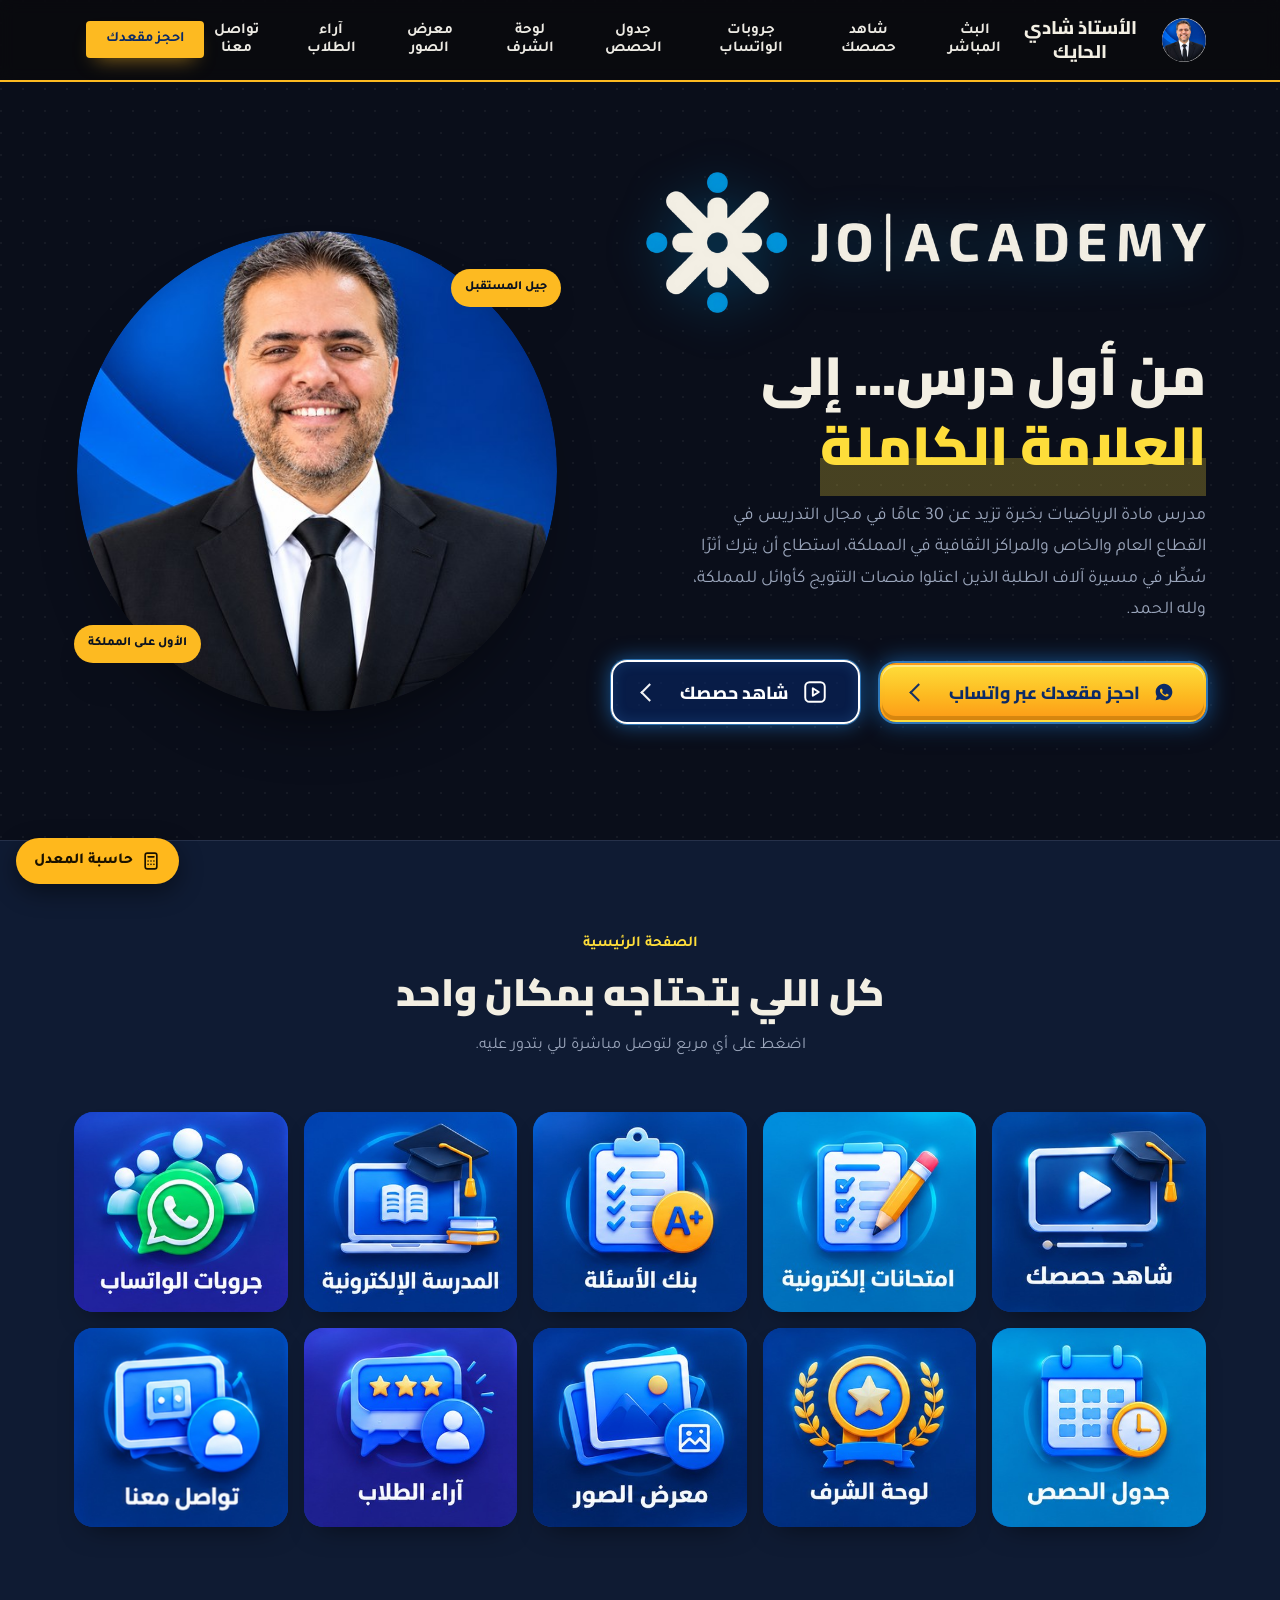
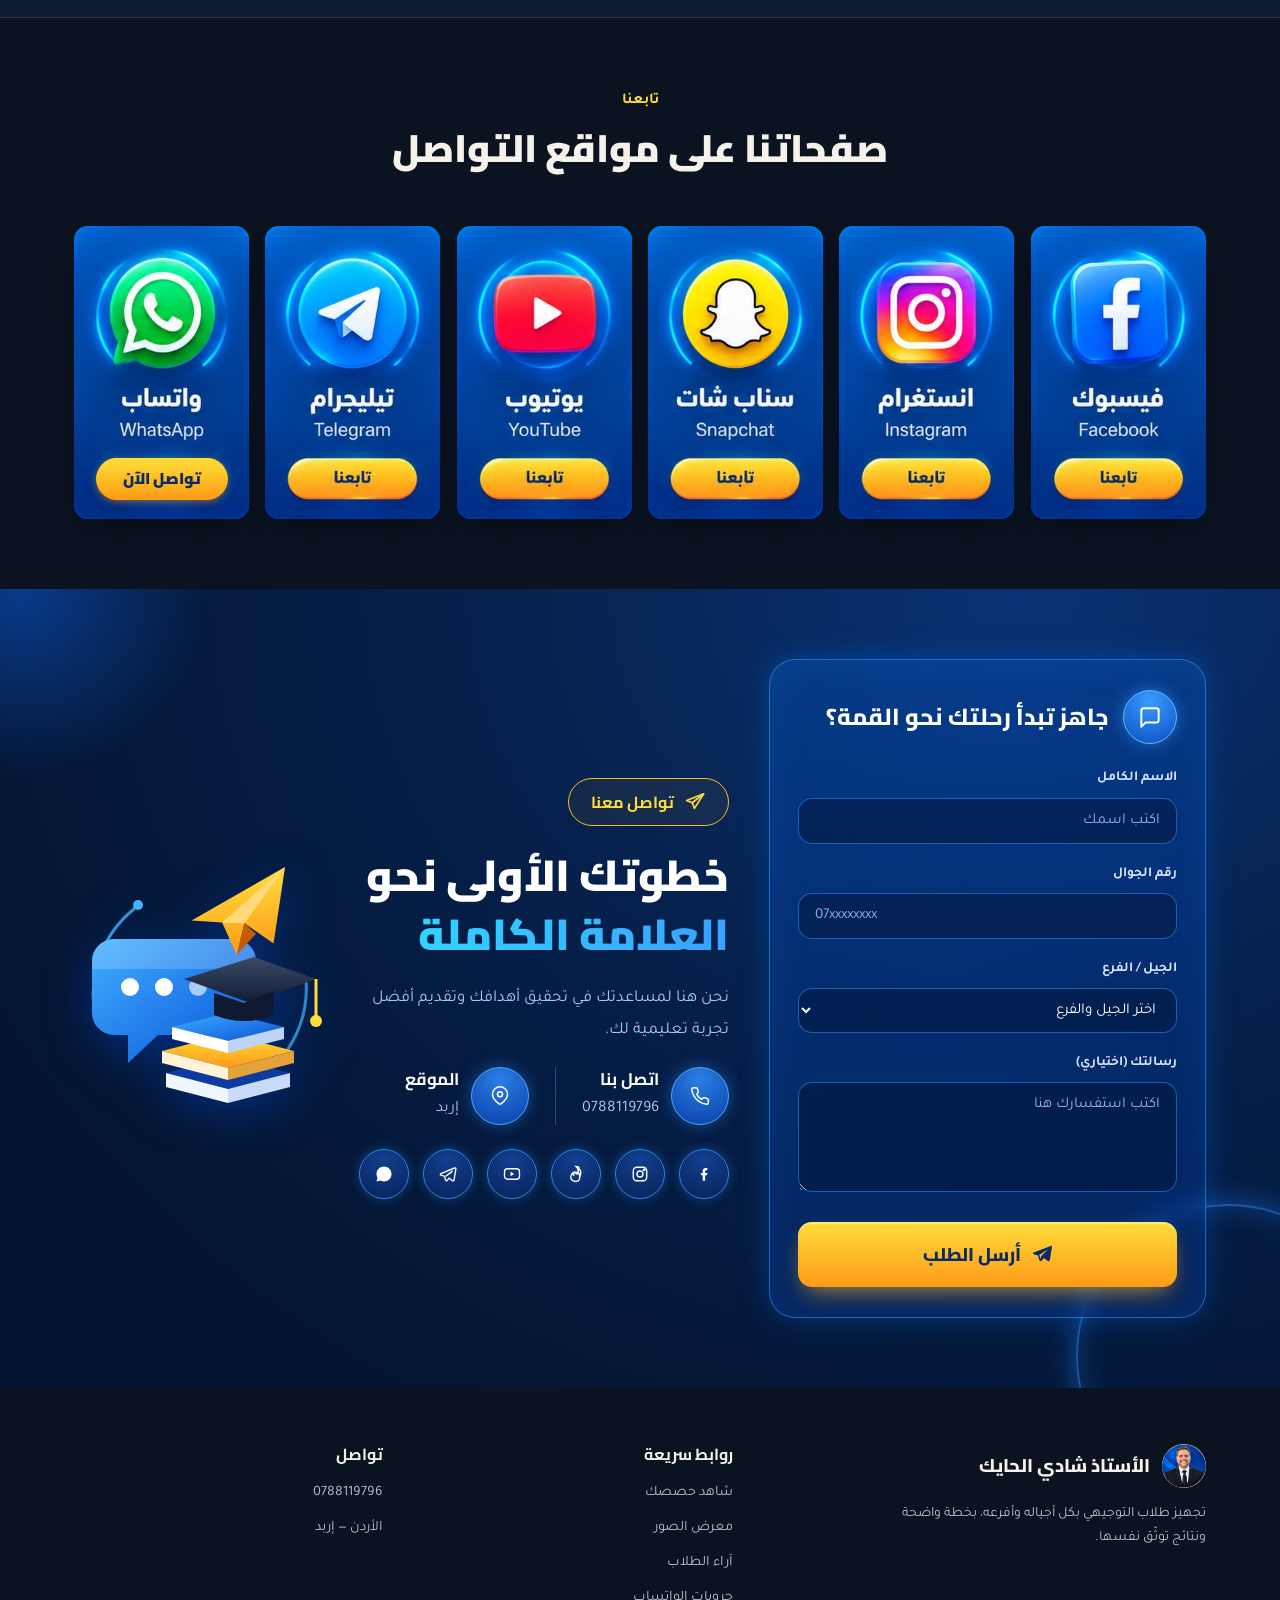
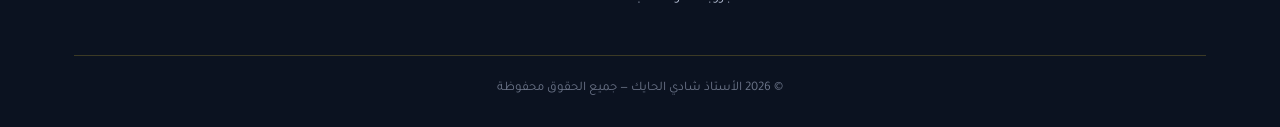
==== commit 86bd2f16: "ي" ====
--- a/index.html
+++ b/index.html
@@ -50,7 +50,7 @@
 <link rel="preconnect" href="https://script.google.com">
 <link rel="preconnect" href="https://script.googleusercontent.com">
 <link href="https://fonts.googleapis.com/css2?family=Cairo:wght@400;600;700;800;900&family=Tajawal:wght@300;400;500;700&display=swap" rel="stylesheet">
-<link rel="stylesheet" href="assets/style.css?v=20261110d">
+<link rel="stylesheet" href="assets/style.css?v=20261110c">
 <script>(function(){var m={"groups": "groups.html", "testimonials": "testimonials.html", "gallery": "gallery.html", "honor-board": "honor-board.html", "schedule": "schedule.html", "question-bank": "question-bank.html", "contact-fast": "contact-fast.html", "exams": "exams.html", "live": "live.html", "lessons": "lessons.html", "eschool": "eschool.html"};function go(){var k=(location.hash||'').slice(1).split('/')[0];if(k&&m[k])location.replace(m[k]+location.search+location.hash);}go();addEventListener('hashchange',go);})();</script>
 </head>
 <body data-page="home">
@@ -432,14 +432,14 @@
     </div>
   </div>
 </div>
-<script src="assets/js/account-config.js?v=20261110d"></script>
-<script src="assets/js/account-widget.js?v=20261110d" defer></script>
-<script src="assets/js/core.js?v=20261110d"></script>
-<script src="assets/js/exam-save.js?v=20261110d"></script>
-<script src="assets/js/routes.js?v=20261110d"></script>
-<script src="assets/js/visited.js?v=20261110d"></script>
-<script src="assets/js/live.js?v=20261110d"></script>
-<script src="assets/js/form-popup.js?v=20261110d"></script>
-<script src="assets/js/site-cms.js?v=20261110d" defer></script>
+<script src="assets/js/account-config.js?v=20261110c"></script>
+<script src="assets/js/account-widget.js?v=20261110c" defer></script>
+<script src="assets/js/core.js?v=20261110c"></script>
+<script src="assets/js/exam-save.js?v=20261110c"></script>
+<script src="assets/js/routes.js?v=20261110c"></script>
+<script src="assets/js/visited.js?v=20261110c"></script>
+<script src="assets/js/live.js?v=20261110c"></script>
+<script src="assets/js/form-popup.js?v=20261110c"></script>
+<script src="assets/js/site-cms.js?v=20261110c" defer></script>
 </body>
 </html>
